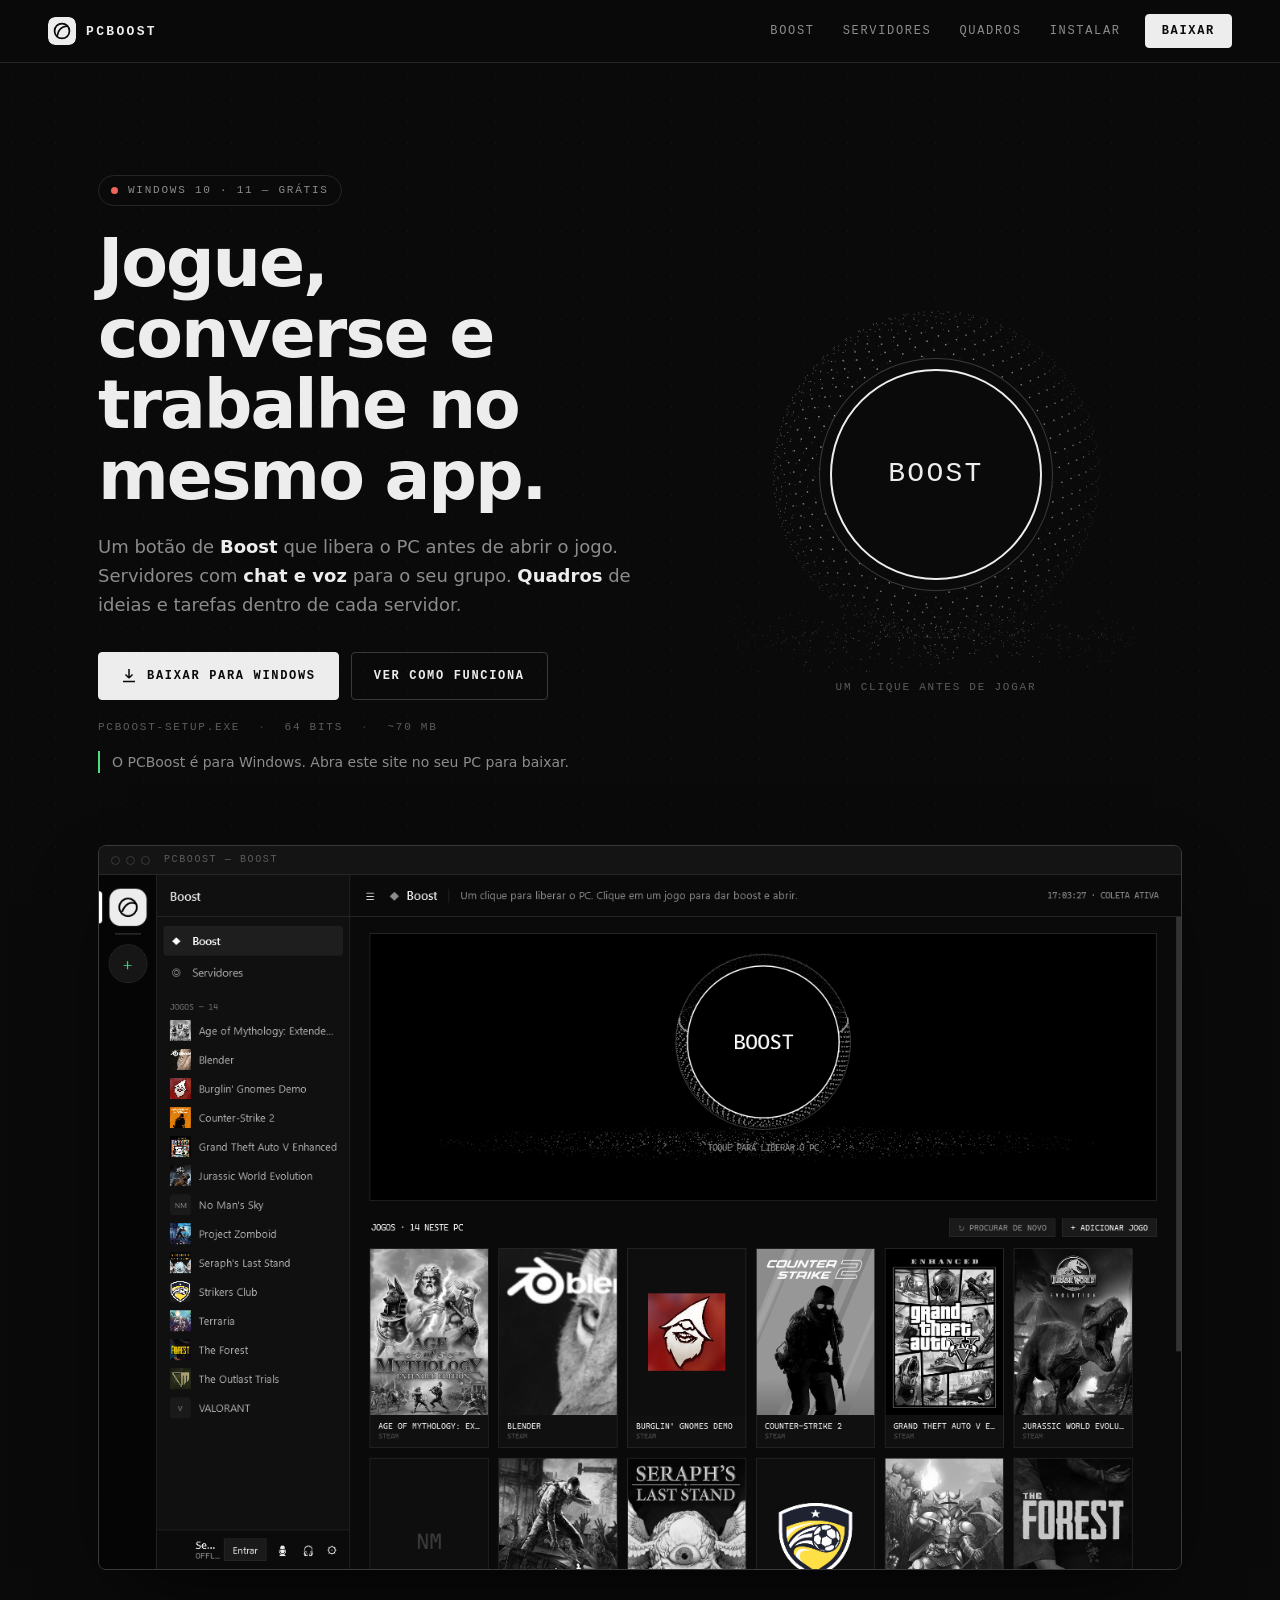
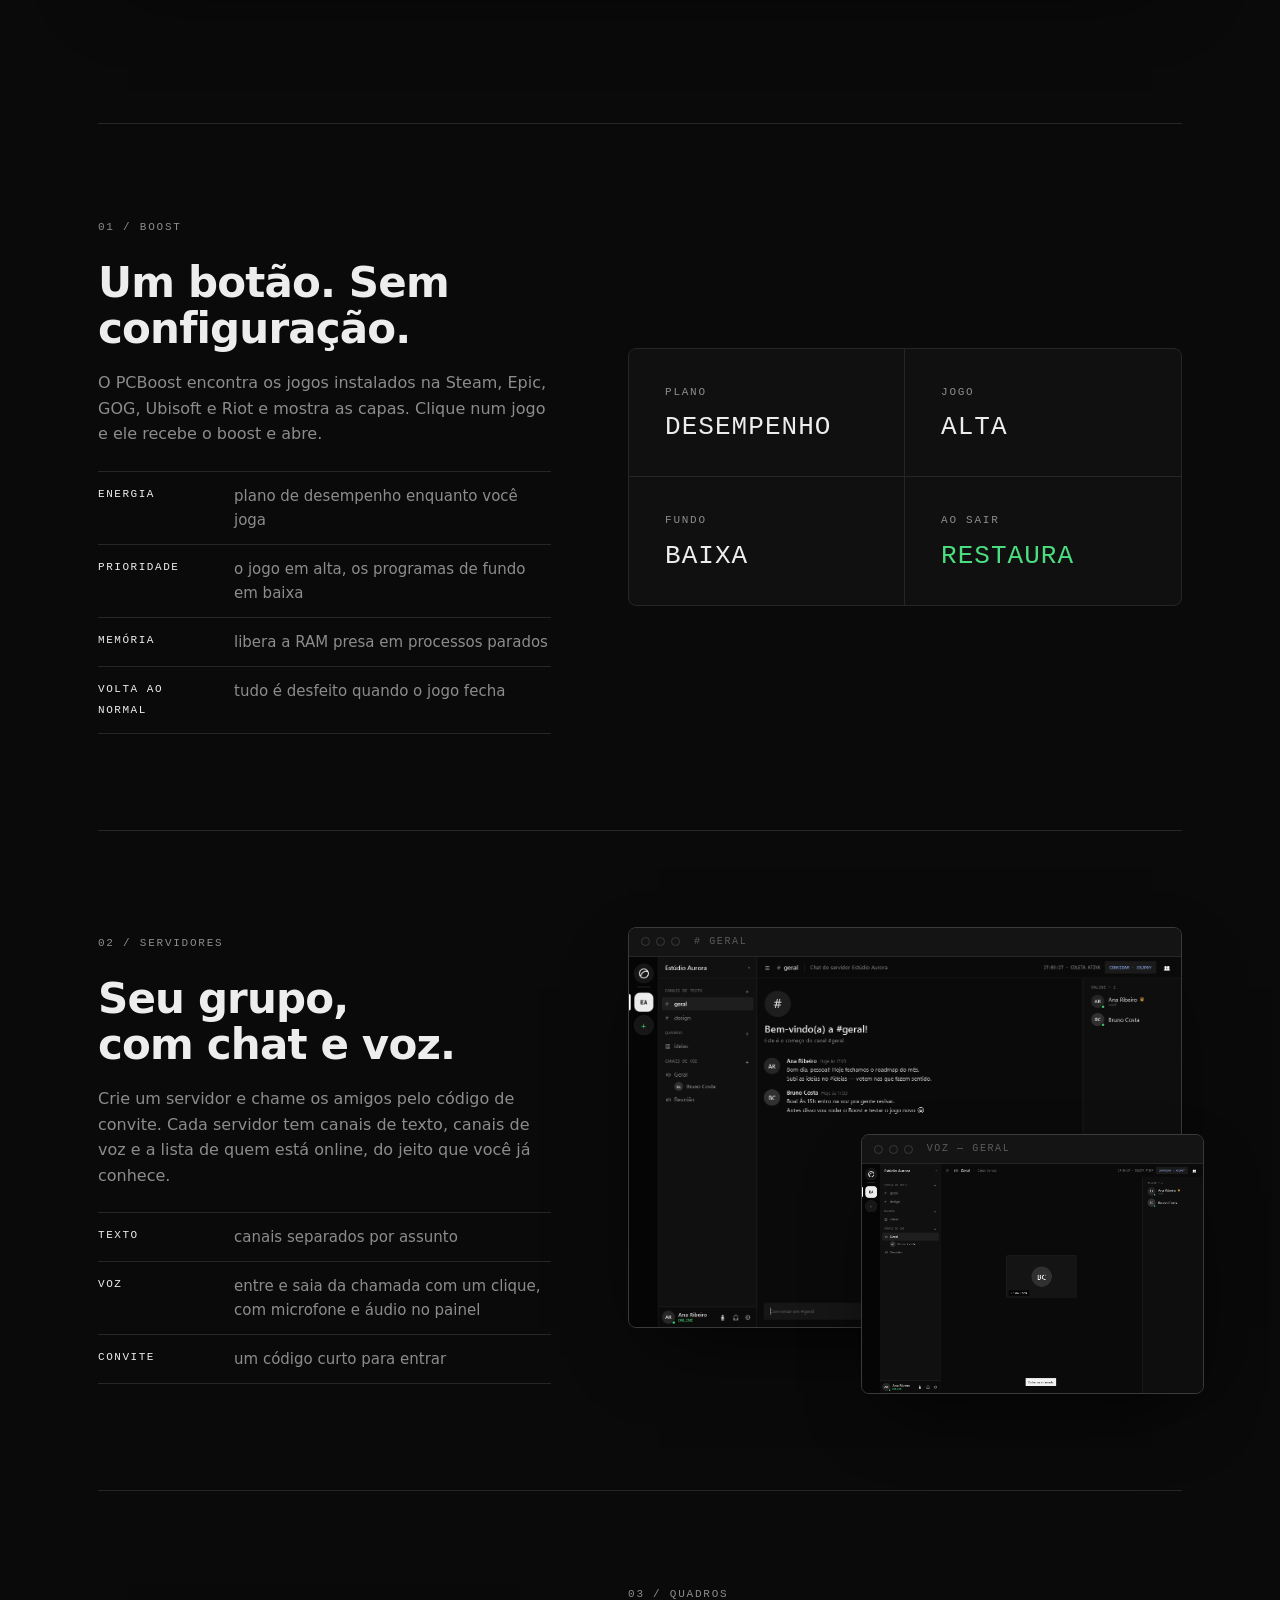
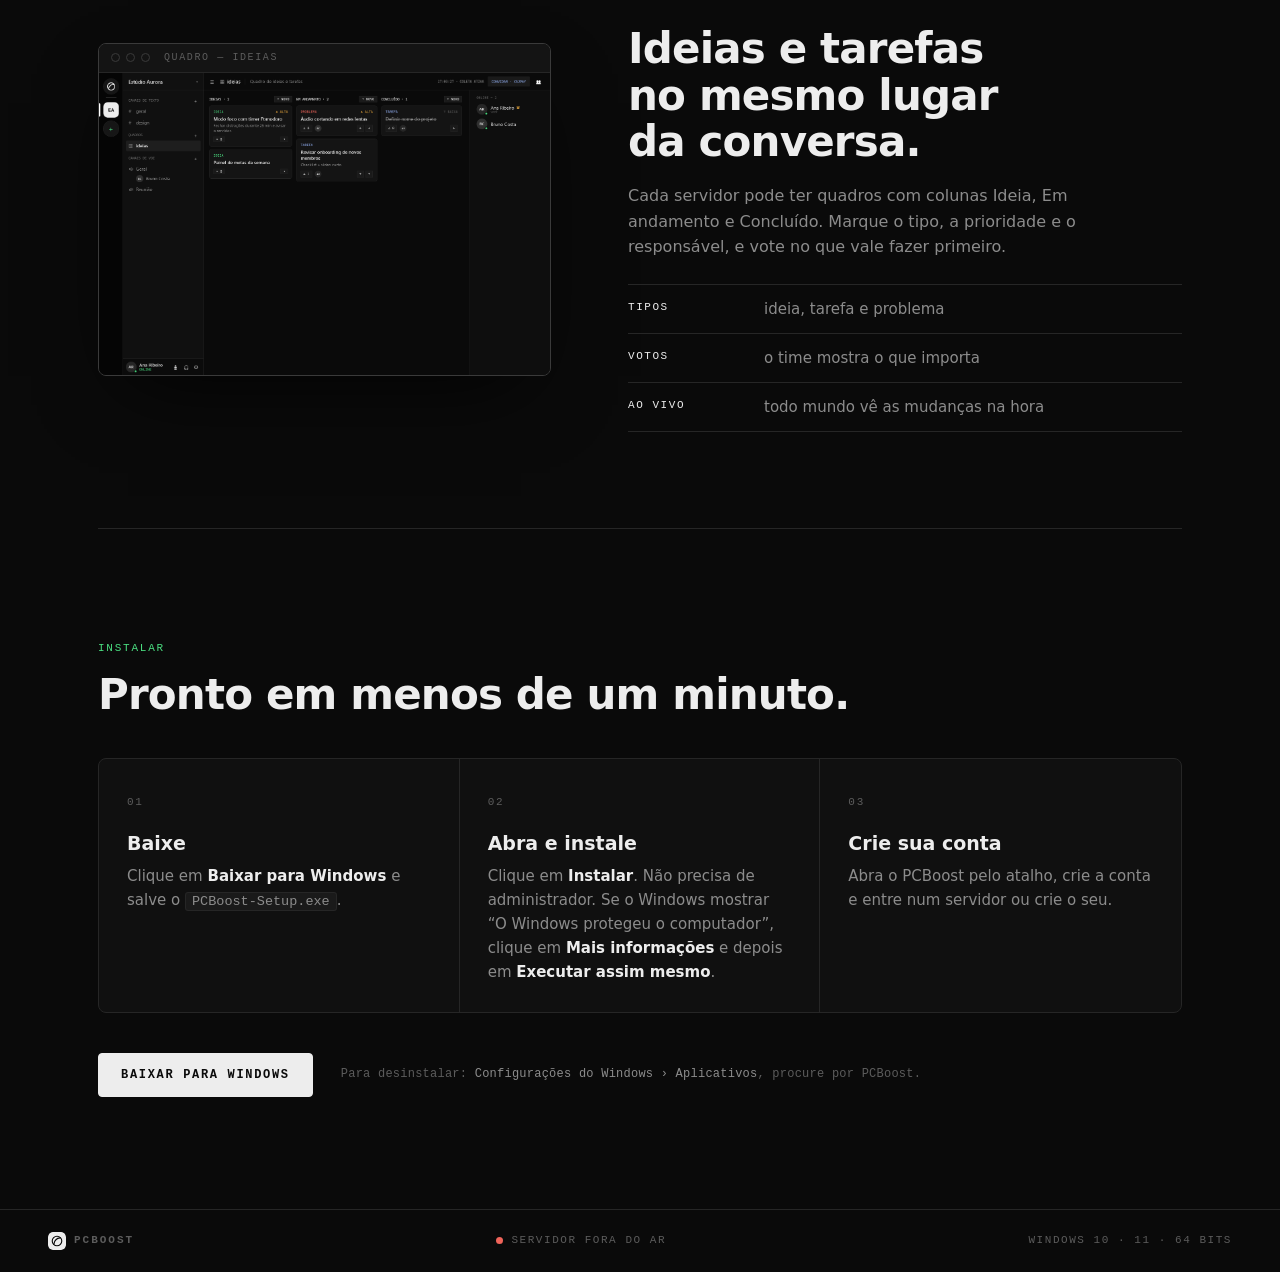
==== apps/web/index.html @ ffb85591 "Site de download servido pelo servidor + release do instalador - apps/web: página de download (Boost" ====
<!doctype html>
<html lang="pt-BR">
<head>
  <meta charset="utf-8">
  <meta name="viewport" content="width=device-width, initial-scale=1">
  <title>PCBoost — Boost, servidores e quadros</title>
  <meta name="description" content="Um clique para liberar o PC antes de jogar. Servidores com chat e voz. Quadros de ideias e tarefas para o time. Grátis para Windows.">
  <meta name="theme-color" content="#0a0a0a">
  <meta property="og:title" content="PCBoost">
  <meta property="og:description" content="Boost de PC, servidores com chat e voz, e quadros de ideias — num app só.">
  <meta property="og:image" content="assets/ui.png">
  <link rel="icon" href="assets/icon.svg" type="image/svg+xml">
  <link rel="stylesheet" href="site.css">
</head>
<body>
  <canvas id="field" aria-hidden="true"></canvas>

  <header class="nav">
    <a class="brand" href="#topo" aria-label="PCBoost, início">
      <img src="assets/icon.svg" alt="" width="28" height="28">
      <span>PCBOOST</span>
    </a>
    <nav class="links" aria-label="Seções">
      <a href="#boost">BOOST</a>
      <a href="#servidores">SERVIDORES</a>
      <a href="#quadros">QUADROS</a>
      <a href="#instalar">INSTALAR</a>
    </nav>
    <a class="btn btn-small" href="/download" data-download>BAIXAR</a>
  </header>

  <main id="topo">
    <section class="hero">
      <div class="hero-copy">
        <p class="eyebrow"><span class="dot" data-status-dot></span><span data-status>WINDOWS 10 · 11 — GRÁTIS</span></p>
        <h1>Jogue, converse e trabalhe no mesmo app.</h1>
        <p class="lead">Um botão de <strong>Boost</strong> que libera o PC antes de abrir o jogo. Servidores com <strong>chat e voz</strong> para o seu grupo. <strong>Quadros</strong> de ideias e tarefas dentro de cada servidor.</p>
        <div class="actions">
          <a class="btn btn-primary" href="/download" data-download>
            <svg viewBox="0 0 16 16" width="16" height="16" aria-hidden="true"><path d="M8 1v9m0 0L4.5 6.5M8 10l3.5-3.5M2 13.5h12" fill="none" stroke="currentColor" stroke-width="1.5"/></svg>
            BAIXAR PARA WINDOWS
          </a>
          <a class="btn btn-ghost" href="#boost">VER COMO FUNCIONA</a>
        </div>
        <p class="meta"><span>PCBoost-Setup.exe</span><span>64 BITS</span><span data-size>~70 MB</span></p>
        <p class="platform-note" data-platform-note hidden>O PCBoost é para Windows. Abra este site no seu PC para baixar.</p>
      </div>
      <div class="hero-art" aria-hidden="true">
        <canvas id="sphere"></canvas>
        <div class="ring"><span>BOOST</span></div>
        <p class="caption">UM CLIQUE ANTES DE JOGAR</p>
      </div>
    </section>

    <figure class="shot shot-hero">
      <div class="shot-bar"><i></i><i></i><i></i><span>PCBOOST — BOOST</span></div>
      <img src="assets/ui.png" alt="Tela de Boost do PCBoost: botão BOOST no centro e a grade com os jogos encontrados no PC." width="1344" height="861" loading="eager">
    </figure>

    <section class="feature" id="boost">
      <div class="feature-copy">
        <p class="index">01 / BOOST</p>
        <h2>Um botão. Sem configuração.</h2>
        <p>O PCBoost encontra os jogos instalados na Steam, Epic, GOG, Ubisoft e Riot e mostra as capas. Clique num jogo e ele recebe o boost e abre.</p>
        <ul class="list">
          <li><b>Energia</b> plano de desempenho enquanto você joga</li>
          <li><b>Prioridade</b> o jogo em alta, os programas de fundo em baixa</li>
          <li><b>Memória</b> libera a RAM presa em processos parados</li>
          <li><b>Volta ao normal</b> tudo é desfeito quando o jogo fecha</li>
        </ul>
      </div>
      <div class="stat-grid" aria-label="O que o boost muda">
        <div class="stat"><span class="k">PLANO</span><span class="v">DESEMPENHO</span></div>
        <div class="stat"><span class="k">JOGO</span><span class="v">ALTA</span></div>
        <div class="stat"><span class="k">FUNDO</span><span class="v">BAIXA</span></div>
        <div class="stat"><span class="k">AO SAIR</span><span class="v ok">RESTAURA</span></div>
      </div>
    </section>

    <section class="feature feature-shot" id="servidores">
      <div class="feature-copy">
        <p class="index">02 / SERVIDORES</p>
        <h2>Seu grupo, com chat e voz.</h2>
        <p>Crie um servidor e chame os amigos pelo código de convite. Cada servidor tem canais de texto, canais de voz e a lista de quem está online, do jeito que você já conhece.</p>
        <ul class="list">
          <li><b>Texto</b> canais separados por assunto</li>
          <li><b>Voz</b> entre e saia da chamada com um clique, com microfone e áudio no painel</li>
          <li><b>Convite</b> um código curto para entrar</li>
        </ul>
      </div>
      <div class="stack">
        <figure class="shot"><div class="shot-bar"><i></i><i></i><i></i><span># GERAL</span></div><img src="assets/groups.png" alt="Canal de texto #geral com mensagens e a lista de membros online." width="1344" height="901" loading="lazy"></figure>
        <figure class="shot shot-back"><div class="shot-bar"><i></i><i></i><i></i><span>VOZ — GERAL</span></div><img src="assets/voice.png" alt="Canal de voz com um participante na chamada." width="1344" height="901" loading="lazy"></figure>
      </div>
    </section>

    <section class="feature feature-shot reverse" id="quadros">
      <div class="feature-copy">
        <p class="index">03 / QUADROS</p>
        <h2>Ideias e tarefas no mesmo lugar da conversa.</h2>
        <p>Cada servidor pode ter quadros com colunas Ideia, Em andamento e Concluído. Marque o tipo, a prioridade e o responsável, e vote no que vale fazer primeiro.</p>
        <ul class="list">
          <li><b>Tipos</b> ideia, tarefa e problema</li>
          <li><b>Votos</b> o time mostra o que importa</li>
          <li><b>Ao vivo</b> todo mundo vê as mudanças na hora</li>
        </ul>
      </div>
      <figure class="shot"><div class="shot-bar"><i></i><i></i><i></i><span>QUADRO — IDEIAS</span></div><img src="assets/ideas.png" alt="Quadro de ideias com cartões nas colunas Ideias, Em andamento e Concluído." width="1344" height="901" loading="lazy"></figure>
    </section>

    <section class="install" id="instalar">
      <p class="index">INSTALAR</p>
      <h2>Pronto em menos de um minuto.</h2>
      <ol class="steps">
        <li>
          <span class="n">01</span>
          <h3>Baixe</h3>
          <p>Clique em <b>Baixar para Windows</b> e salve o <code>PCBoost-Setup.exe</code>.</p>
        </li>
        <li>
          <span class="n">02</span>
          <h3>Abra e instale</h3>
          <p>Clique em <b>Instalar</b>. Não precisa de administrador. Se o Windows mostrar “O Windows protegeu o computador”, clique em <b>Mais informações</b> e depois em <b>Executar assim mesmo</b>.</p>
        </li>
        <li>
          <span class="n">03</span>
          <h3>Crie sua conta</h3>
          <p>Abra o PCBoost pelo atalho, crie a conta e entre num servidor ou crie o seu.</p>
        </li>
      </ol>
      <div class="cta">
        <a class="btn btn-primary" href="/download" data-download>BAIXAR PARA WINDOWS</a>
        <p class="fine">Para desinstalar: <b>Configurações do Windows › Aplicativos</b>, procure por PCBoost.</p>
      </div>
    </section>
  </main>

  <footer class="foot">
    <span class="brand small"><img src="assets/icon.svg" alt="" width="18" height="18">PCBOOST</span>
    <span class="status"><span class="dot" data-status-dot></span><span data-status-foot>VERIFICANDO SERVIDOR…</span></span>
    <span data-version>WINDOWS 10 · 11 · 64 BITS</span>
  </footer>

  <script src="site.js" defer></script>
</body>
</html>
---- apps/web/site.css ----
/* Mesma paleta do app (apps/desktop/App.xaml). */
:root {
  --bg: #0a0a0a;
  --paper: #101010;
  --panel: #141414;
  --field: #1a1a1a;
  --line: #262626;
  --line-strong: #3a3a3a;
  --ink: #ededed;
  --muted: #8c8c8c;
  --dim: #5c5c5c;
  --accent: #4ade80;
  --danger: #f0645a;
  --mono: "Cascadia Mono", "Cascadia Code", Consolas, ui-monospace, "SF Mono", Menlo, monospace;
  --sans: "Segoe UI Variable Text", "Segoe UI", system-ui, -apple-system, Roboto, sans-serif;
  --gutter: clamp(16px, 4vw, 48px);
  --max: 1180px;
  color-scheme: dark;
}

* { box-sizing: border-box; }
html { scroll-behavior: smooth; scroll-padding-top: 72px; }
body {
  margin: 0;
  background: var(--bg);
  color: var(--ink);
  font: 16px/1.6 var(--sans);
  -webkit-font-smoothing: antialiased;
  overflow-x: hidden;
}
img { max-width: 100%; height: auto; display: block; }
a { color: inherit; }
code { font: 0.9em var(--mono); background: var(--field); border: 1px solid var(--line); padding: 1px 6px; border-radius: 3px; }
::selection { background: var(--ink); color: var(--bg); }

#field { position: fixed; inset: 0; width: 100%; height: 100%; z-index: -1; pointer-events: none; }

/* ---------- navegação ---------- */
.nav {
  position: sticky; top: 0; z-index: 10;
  display: flex; align-items: center; gap: 24px;
  padding: 14px var(--gutter);
  background: color-mix(in srgb, var(--bg) 82%, transparent);
  backdrop-filter: blur(10px);
  border-bottom: 1px solid var(--line);
}
.brand { display: inline-flex; align-items: center; gap: 10px; text-decoration: none; font: 600 13px/1 var(--mono); letter-spacing: 0.18em; }
.brand img { border-radius: 7px; }
.brand.small { font-size: 11px; gap: 8px; }
.brand.small img { border-radius: 5px; }
.links { display: flex; gap: 28px; margin-left: auto; }
.links a { font: 12px/1 var(--mono); letter-spacing: 0.14em; color: var(--muted); text-decoration: none; transition: color .15s; }
.links a:hover { color: var(--ink); }

/* ---------- botões ---------- */
.btn {
  display: inline-flex; align-items: center; justify-content: center; gap: 10px;
  font: 600 12px/1 var(--mono); letter-spacing: 0.14em; text-decoration: none;
  padding: 15px 22px; border-radius: 4px; border: 1px solid var(--line-strong);
  transition: background .15s, color .15s, border-color .15s, transform .15s;
}
.btn:focus-visible { outline: 2px solid var(--accent); outline-offset: 3px; }
.btn-primary { background: var(--ink); color: var(--bg); border-color: var(--ink); }
.btn-primary:hover { background: #fff; transform: translateY(-1px); }
.btn-ghost { color: var(--ink); background: transparent; }
.btn-ghost:hover { border-color: var(--muted); background: var(--panel); }
.btn-small { padding: 10px 16px; background: var(--ink); color: var(--bg); border-color: var(--ink); }
.btn-small:hover { background: #fff; }
.btn.disabled { opacity: .45; pointer-events: none; }

/* ---------- hero ---------- */
main { max-width: var(--max); margin: 0 auto; padding: 0 var(--gutter); }
.hero {
  display: grid; grid-template-columns: 1.05fr 0.95fr; align-items: center; gap: 48px;
  padding: clamp(56px, 9vw, 112px) 0 clamp(40px, 6vw, 72px);
}
.eyebrow, .index, .meta, .caption, .fine, .stat .k {
  font: 11px/1.4 var(--mono); letter-spacing: 0.16em; text-transform: uppercase; color: var(--muted);
}
.eyebrow { display: inline-flex; align-items: center; gap: 10px; margin: 0 0 22px; padding: 7px 12px; border: 1px solid var(--line); border-radius: 999px; }
.dot { width: 7px; height: 7px; border-radius: 50%; background: var(--dim); flex: none; }
.dot.on { background: var(--accent); box-shadow: 0 0 0 3px color-mix(in srgb, var(--accent) 22%, transparent); }
.dot.off { background: var(--danger); }
h1 {
  font: 600 clamp(38px, 6vw, 68px)/1.04 var(--sans); letter-spacing: -0.03em;
  margin: 0 0 22px; text-wrap: balance;
}
.lead { font-size: clamp(16px, 1.6vw, 18px); color: var(--muted); max-width: 34em; margin: 0 0 32px; }
.lead strong { color: var(--ink); font-weight: 600; }
.actions { display: flex; flex-wrap: wrap; gap: 12px; }
.meta { display: flex; flex-wrap: wrap; gap: 8px 18px; margin: 20px 0 0; color: var(--dim); }
.meta span + span::before { content: "·"; margin-right: 18px; color: var(--line-strong); }
.platform-note { margin: 16px 0 0; font-size: 14px; color: var(--muted); border-left: 2px solid var(--accent); padding-left: 12px; }

.hero-art { position: relative; aspect-ratio: 1; width: 100%; max-width: 480px; justify-self: center; }
#sphere { position: absolute; inset: 0; width: 100%; height: 100%; }
.ring {
  position: absolute; inset: 28%; border-radius: 50%;
  display: grid; place-items: center;
  border: 2px solid var(--ink); background: var(--bg);
  box-shadow: 0 0 0 10px var(--bg), 0 0 0 11px var(--line-strong);
}
.ring span { font: 500 clamp(20px, 2.6vw, 28px)/1 var(--mono); letter-spacing: 0.08em; }
.caption { position: absolute; left: 0; right: 0; bottom: 4%; margin: 0; text-align: center; color: var(--dim); }

/* ---------- capturas ---------- */
.shot { margin: 0; border: 1px solid var(--line-strong); border-radius: 8px; overflow: hidden; background: var(--paper); box-shadow: 0 30px 80px -30px rgba(0,0,0,.9); }
.shot-bar { display: flex; align-items: center; gap: 6px; padding: 9px 12px; border-bottom: 1px solid var(--line); background: var(--panel); }
.shot-bar i { width: 9px; height: 9px; border-radius: 50%; border: 1px solid var(--line-strong); }
.shot-bar span { margin-left: 8px; font: 10px/1 var(--mono); letter-spacing: 0.16em; color: var(--dim); }
.shot-hero { margin-bottom: clamp(80px, 12vw, 160px); }

/* ---------- recursos ---------- */
.feature {
  display: grid; grid-template-columns: 0.9fr 1.1fr; gap: clamp(32px, 6vw, 80px); align-items: center;
  padding: clamp(48px, 8vw, 96px) 0; border-top: 1px solid var(--line);
}
.feature.reverse .feature-copy { order: 2; }
.index { margin: 0 0 16px; color: var(--accent); }
h2 { font: 600 clamp(28px, 3.6vw, 42px)/1.1 var(--sans); letter-spacing: -0.02em; margin: 0 0 18px; text-wrap: balance; }
.feature-copy > p { color: var(--muted); margin: 0 0 24px; max-width: 32em; }
.list { list-style: none; margin: 0; padding: 0; border-top: 1px solid var(--line); }
.list li { display: grid; grid-template-columns: 120px 1fr; gap: 16px; padding: 12px 0; border-bottom: 1px solid var(--line); color: var(--muted); font-size: 15px; }
.list b { font: 500 11px/1.9 var(--mono); letter-spacing: 0.14em; text-transform: uppercase; color: var(--ink); }

.stat-grid { display: grid; grid-template-columns: 1fr 1fr; border: 1px solid var(--line); border-radius: 8px; overflow: hidden; background: var(--paper); }
.stat { display: flex; flex-direction: column; gap: 14px; padding: clamp(22px, 3vw, 36px); border-right: 1px solid var(--line); border-bottom: 1px solid var(--line); }
.stat:nth-child(2n) { border-right: 0; }
.stat:nth-child(n+3) { border-bottom: 0; }
.stat .v { font: 500 clamp(18px, 2.2vw, 26px)/1 var(--mono); letter-spacing: 0.04em; }
.stat .v.ok { color: var(--accent); }

.stack { position: relative; padding: 0 0 12% 0; }
.stack .shot-back { position: absolute; width: 62%; right: -4%; bottom: 0; }

/* ---------- instalar ---------- */
.install { padding: clamp(56px, 9vw, 112px) 0; border-top: 1px solid var(--line); }
.steps { list-style: none; padding: 0; margin: 40px 0; display: grid; grid-template-columns: repeat(3, 1fr); border: 1px solid var(--line); border-radius: 8px; overflow: hidden; background: var(--paper); }
.steps li { padding: 28px; border-right: 1px solid var(--line); }
.steps li:last-child { border-right: 0; }
.steps .n { font: 11px/1 var(--mono); letter-spacing: 0.16em; color: var(--dim); }
.steps h3 { font: 600 19px/1.3 var(--sans); margin: 18px 0 8px; }
.steps p { margin: 0; color: var(--muted); font-size: 15px; }
.steps b { color: var(--ink); font-weight: 600; }
.cta { display: flex; flex-wrap: wrap; align-items: center; gap: 16px 28px; }
.fine { margin: 0; text-transform: none; letter-spacing: 0.02em; color: var(--dim); font-size: 12px; }
.fine b { color: var(--muted); font-weight: 500; }

/* ---------- rodapé ---------- */
.foot {
  display: flex; flex-wrap: wrap; align-items: center; justify-content: space-between; gap: 12px 24px;
  padding: 22px var(--gutter); border-top: 1px solid var(--line);
  font: 11px/1.4 var(--mono); letter-spacing: 0.14em; color: var(--dim);
}
.status { display: inline-flex; align-items: center; gap: 8px; }

/* ---------- telas menores ---------- */
.hero > *, .feature > * { min-width: 0; }

@media (max-width: 900px) {
  .links { display: none; }
  .nav .btn-small { margin-left: auto; }
  .hero, .feature { grid-template-columns: minmax(0, 1fr); }
  .hero-art { max-width: 340px; order: -1; }
  .feature.reverse .feature-copy { order: 0; }
  .steps { grid-template-columns: 1fr; }
  .steps li { border-right: 0; border-bottom: 1px solid var(--line); }
  .steps li:last-child { border-bottom: 0; }
}
@media (max-width: 520px) {
  .actions .btn { flex: 1 1 100%; }
  .list li { grid-template-columns: 1fr; gap: 2px; }
  .stack { padding-bottom: 0; }
  .stack .shot-back { display: none; }
  .foot { justify-content: flex-start; }
}
@media (prefers-reduced-motion: reduce) {
  html { scroll-behavior: auto; }
  .btn { transition: none; }
}
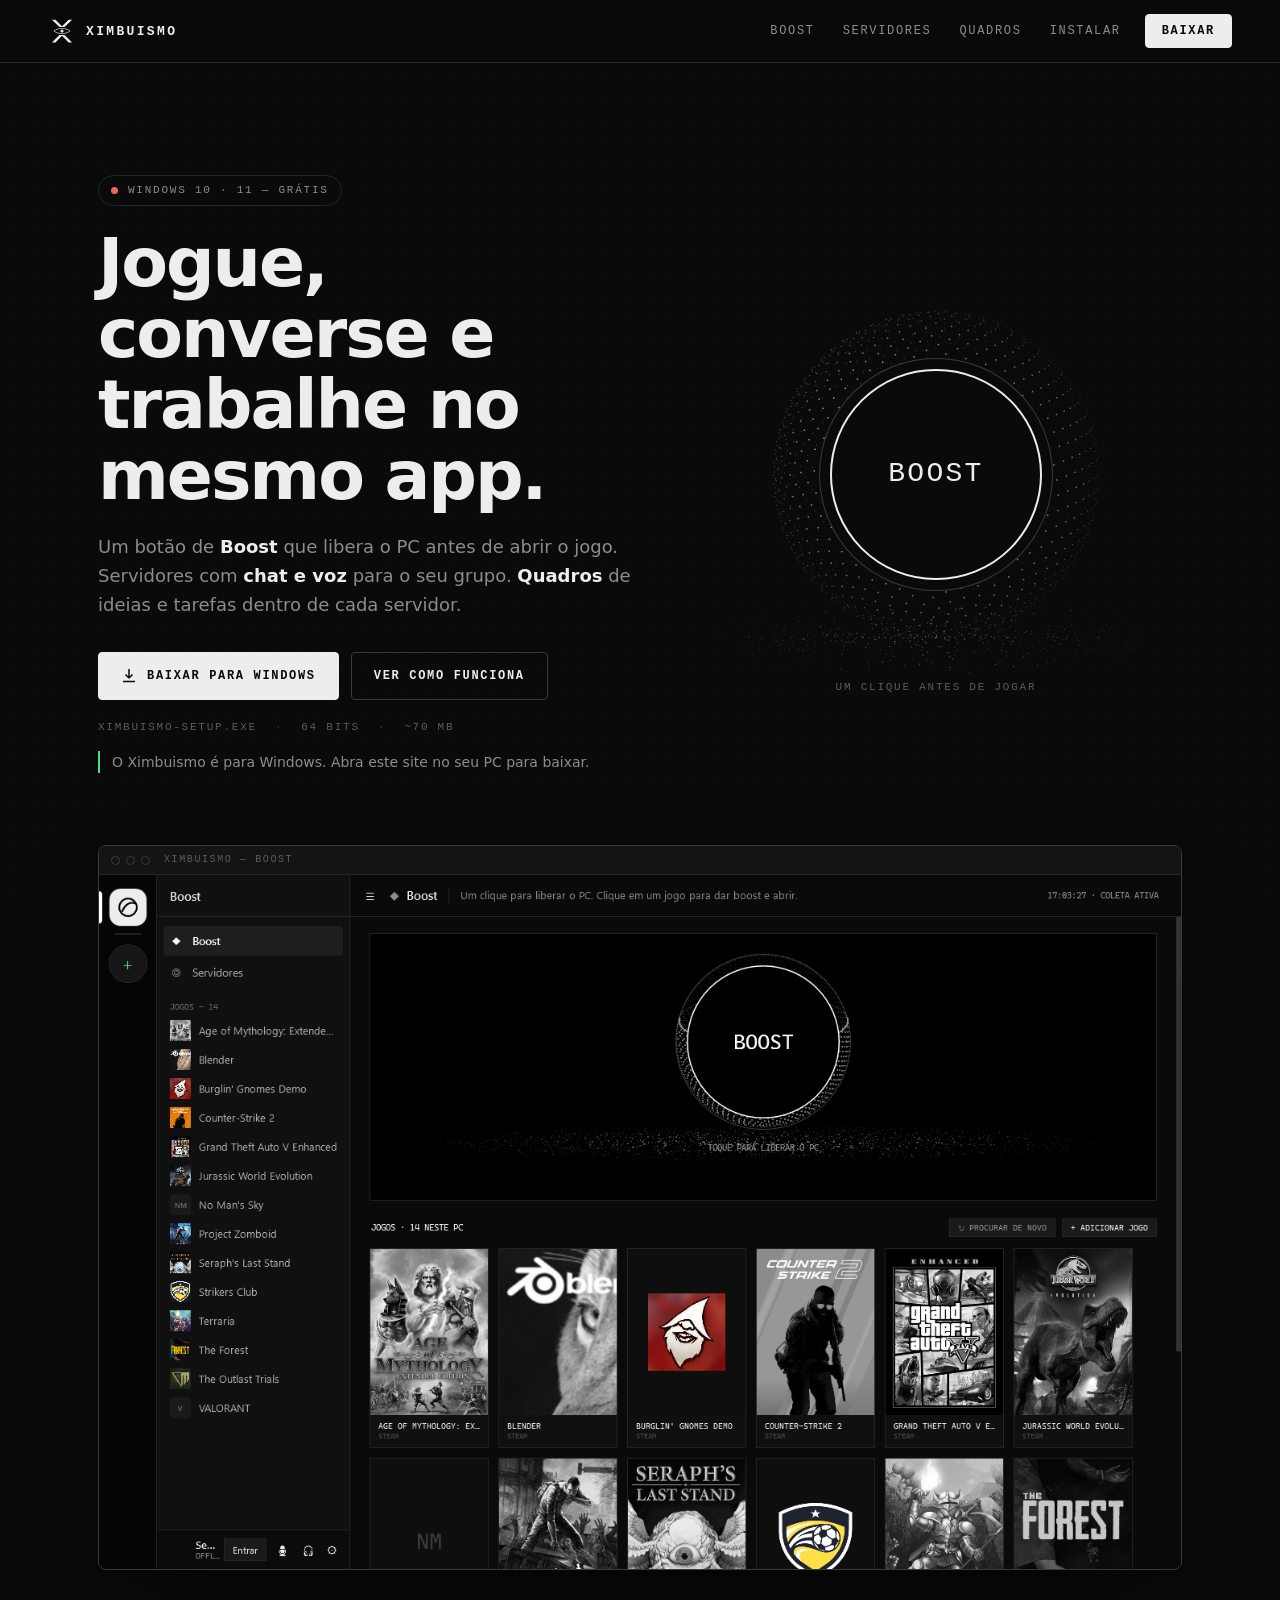
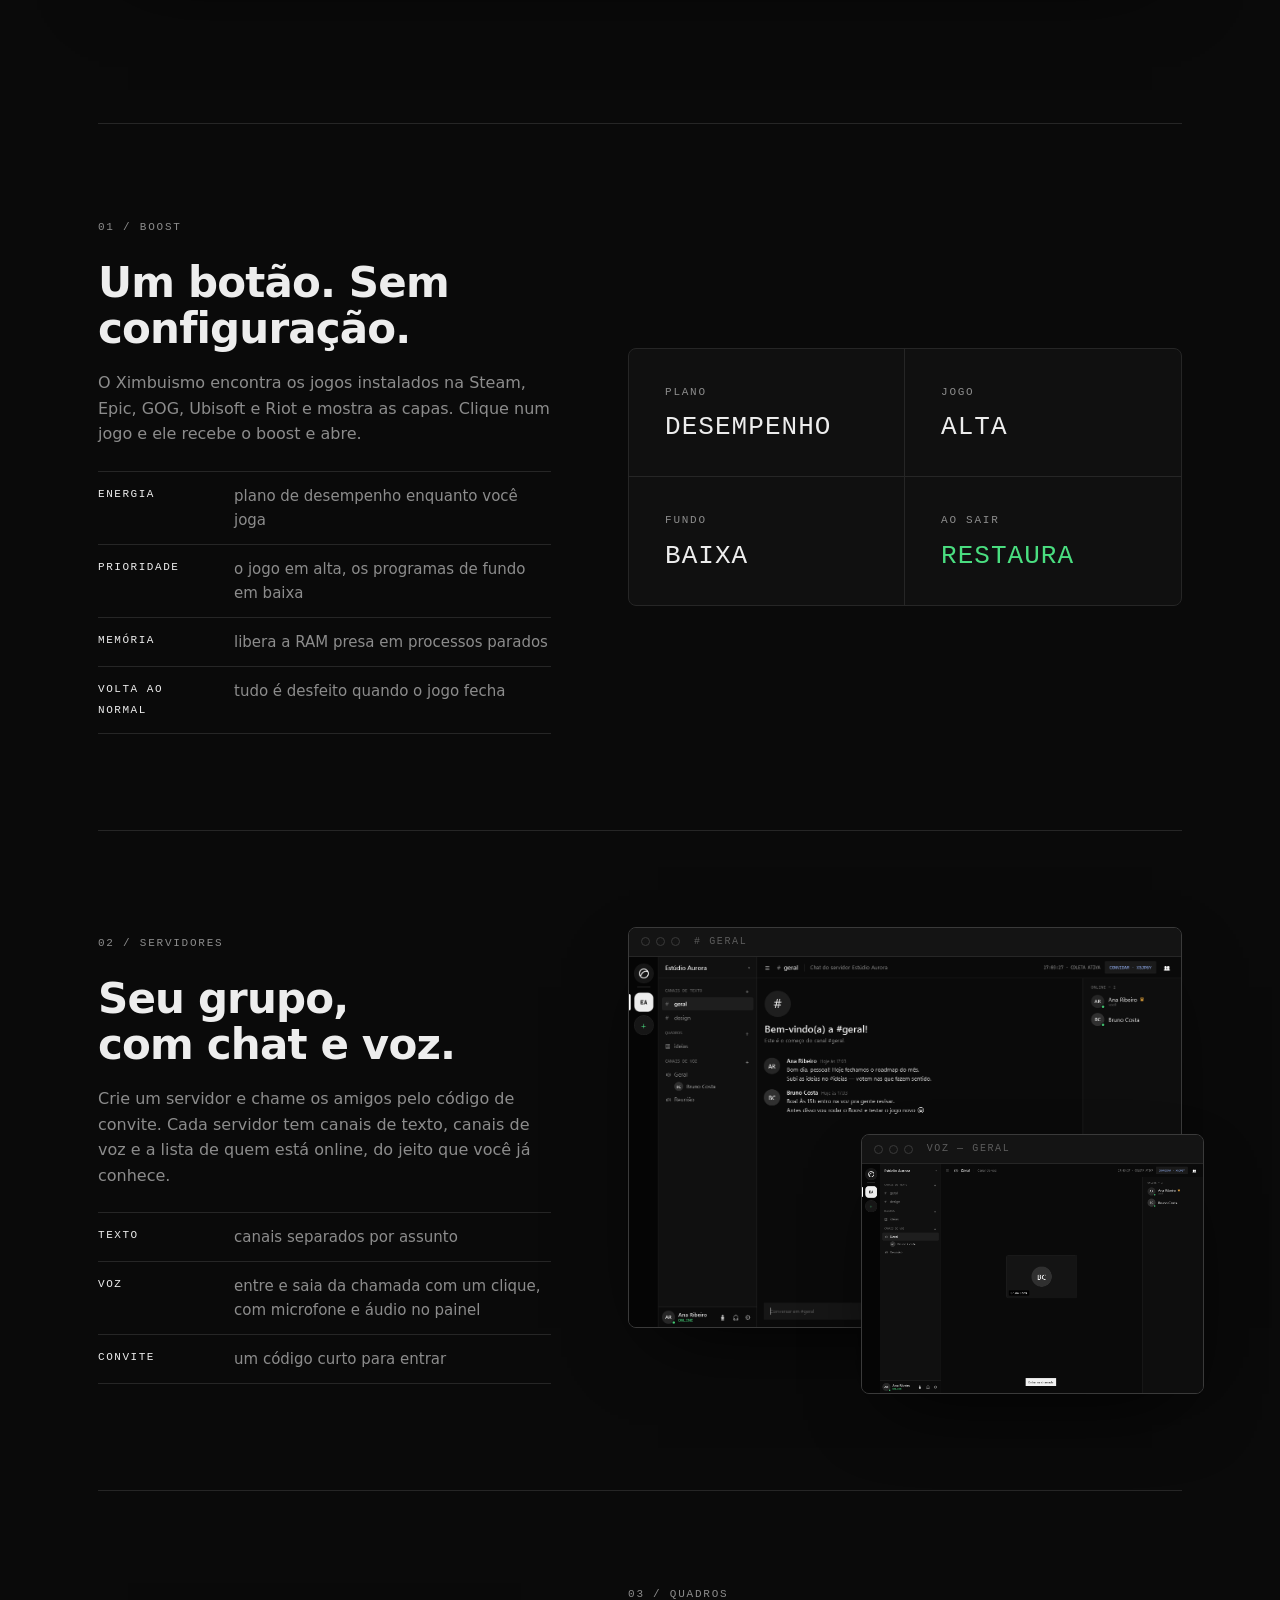
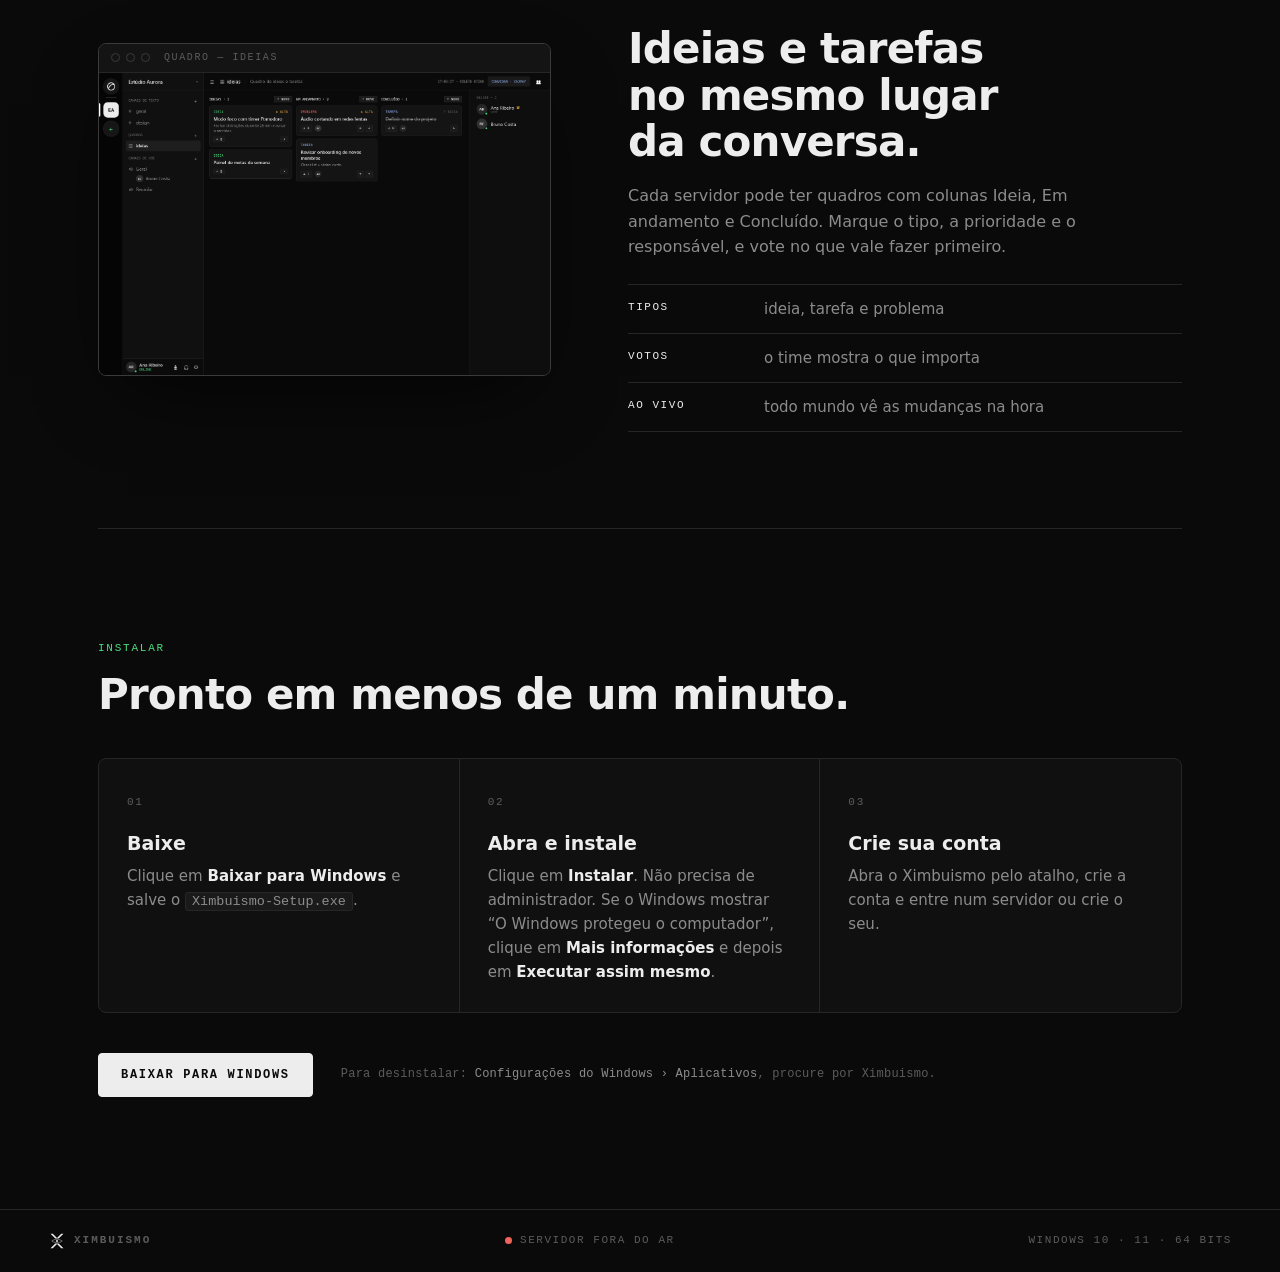
==== commit 50754e24: "Rename app to Ximbuismo and add minimalist X eye branding" ====
--- a/apps/web/index.html
+++ b/apps/web/index.html
@@ -3,10 +3,10 @@
 <head>
   <meta charset="utf-8">
   <meta name="viewport" content="width=device-width, initial-scale=1">
-  <title>PCBoost — Boost, servidores e quadros</title>
+  <title>Ximbuismo — Boost, servidores e quadros</title>
   <meta name="description" content="Um clique para liberar o PC antes de jogar. Servidores com chat e voz. Quadros de ideias e tarefas para o time. Grátis para Windows.">
   <meta name="theme-color" content="#0a0a0a">
-  <meta property="og:title" content="PCBoost">
+  <meta property="og:title" content="Ximbuismo">
   <meta property="og:description" content="Boost de PC, servidores com chat e voz, e quadros de ideias — num app só.">
   <meta property="og:image" content="assets/ui.png">
   <link rel="icon" href="assets/icon.svg" type="image/svg+xml">
@@ -16,9 +16,9 @@
   <canvas id="field" aria-hidden="true"></canvas>
 
   <header class="nav">
-    <a class="brand" href="#topo" aria-label="PCBoost, início">
+    <a class="brand" href="#topo" aria-label="Ximbuismo, início">
       <img src="assets/icon.svg" alt="" width="28" height="28">
-      <span>PCBOOST</span>
+      <span>XIMBUISMO</span>
     </a>
     <nav class="links" aria-label="Seções">
       <a href="#boost">BOOST</a>
@@ -42,8 +42,8 @@
           </a>
           <a class="btn btn-ghost" href="#boost">VER COMO FUNCIONA</a>
         </div>
-        <p class="meta"><span>PCBoost-Setup.exe</span><span>64 BITS</span><span data-size>~70 MB</span></p>
-        <p class="platform-note" data-platform-note hidden>O PCBoost é para Windows. Abra este site no seu PC para baixar.</p>
+        <p class="meta"><span>Ximbuismo-Setup.exe</span><span>64 BITS</span><span data-size>~70 MB</span></p>
+        <p class="platform-note" data-platform-note hidden>O Ximbuismo é para Windows. Abra este site no seu PC para baixar.</p>
       </div>
       <div class="hero-art" aria-hidden="true">
         <canvas id="sphere"></canvas>
@@ -53,15 +53,15 @@
     </section>
 
     <figure class="shot shot-hero">
-      <div class="shot-bar"><i></i><i></i><i></i><span>PCBOOST — BOOST</span></div>
-      <img src="assets/ui.png" alt="Tela de Boost do PCBoost: botão BOOST no centro e a grade com os jogos encontrados no PC." width="1344" height="861" loading="eager">
+      <div class="shot-bar"><i></i><i></i><i></i><span>XIMBUISMO — BOOST</span></div>
+      <img src="assets/ui.png" alt="Tela de Boost do Ximbuismo: botão BOOST no centro e a grade com os jogos encontrados no PC." width="1344" height="861" loading="eager">
     </figure>
 
     <section class="feature" id="boost">
       <div class="feature-copy">
         <p class="index">01 / BOOST</p>
         <h2>Um botão. Sem configuração.</h2>
-        <p>O PCBoost encontra os jogos instalados na Steam, Epic, GOG, Ubisoft e Riot e mostra as capas. Clique num jogo e ele recebe o boost e abre.</p>
+        <p>O Ximbuismo encontra os jogos instalados na Steam, Epic, GOG, Ubisoft e Riot e mostra as capas. Clique num jogo e ele recebe o boost e abre.</p>
         <ul class="list">
           <li><b>Energia</b> plano de desempenho enquanto você joga</li>
           <li><b>Prioridade</b> o jogo em alta, os programas de fundo em baixa</li>
@@ -115,7 +115,7 @@
         <li>
           <span class="n">01</span>
           <h3>Baixe</h3>
-          <p>Clique em <b>Baixar para Windows</b> e salve o <code>PCBoost-Setup.exe</code>.</p>
+          <p>Clique em <b>Baixar para Windows</b> e salve o <code>Ximbuismo-Setup.exe</code>.</p>
         </li>
         <li>
           <span class="n">02</span>
@@ -125,18 +125,18 @@
         <li>
           <span class="n">03</span>
           <h3>Crie sua conta</h3>
-          <p>Abra o PCBoost pelo atalho, crie a conta e entre num servidor ou crie o seu.</p>
+          <p>Abra o Ximbuismo pelo atalho, crie a conta e entre num servidor ou crie o seu.</p>
         </li>
       </ol>
       <div class="cta">
         <a class="btn btn-primary" href="/download" data-download>BAIXAR PARA WINDOWS</a>
-        <p class="fine">Para desinstalar: <b>Configurações do Windows › Aplicativos</b>, procure por PCBoost.</p>
+        <p class="fine">Para desinstalar: <b>Configurações do Windows › Aplicativos</b>, procure por Ximbuismo.</p>
       </div>
     </section>
   </main>
 
   <footer class="foot">
-    <span class="brand small"><img src="assets/icon.svg" alt="" width="18" height="18">PCBOOST</span>
+    <span class="brand small"><img src="assets/icon.svg" alt="" width="18" height="18">XIMBUISMO</span>
     <span class="status"><span class="dot" data-status-dot></span><span data-status-foot>VERIFICANDO SERVIDOR…</span></span>
     <span data-version>WINDOWS 10 · 11 · 64 BITS</span>
   </footer>
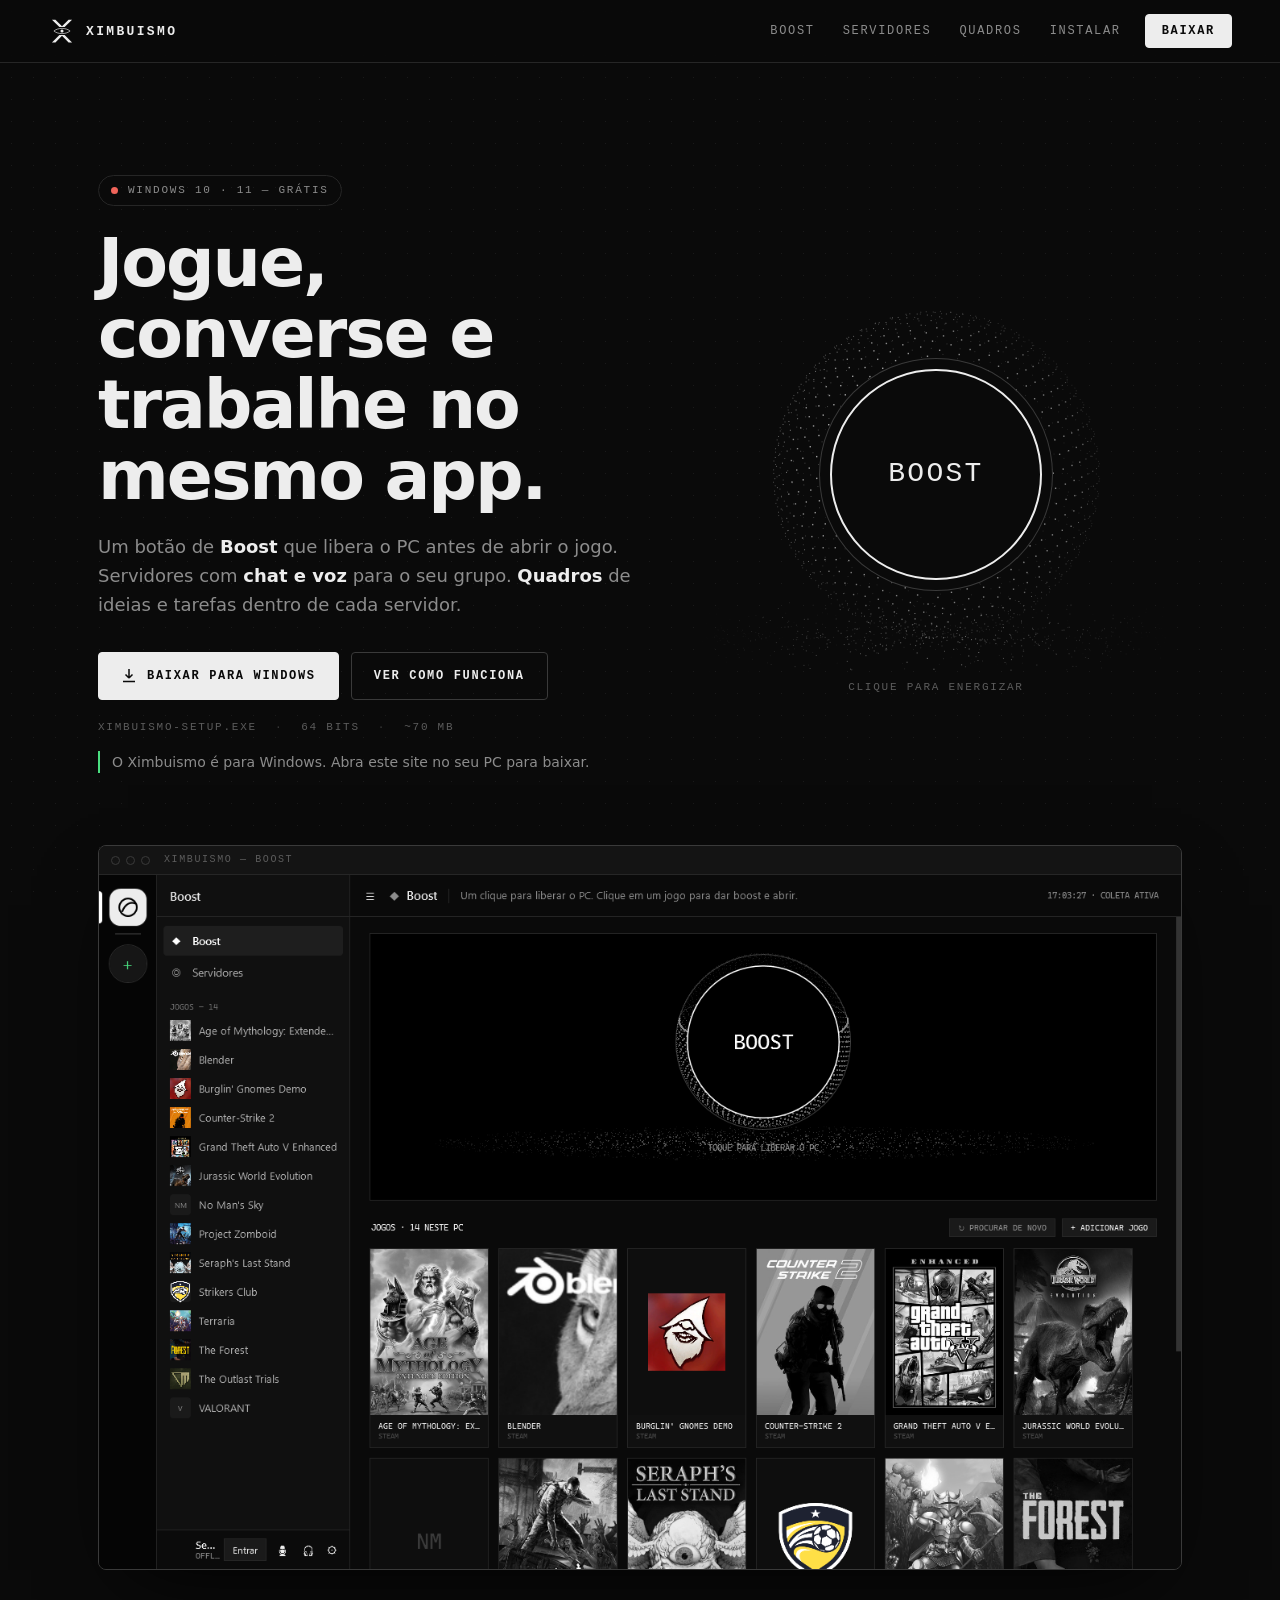
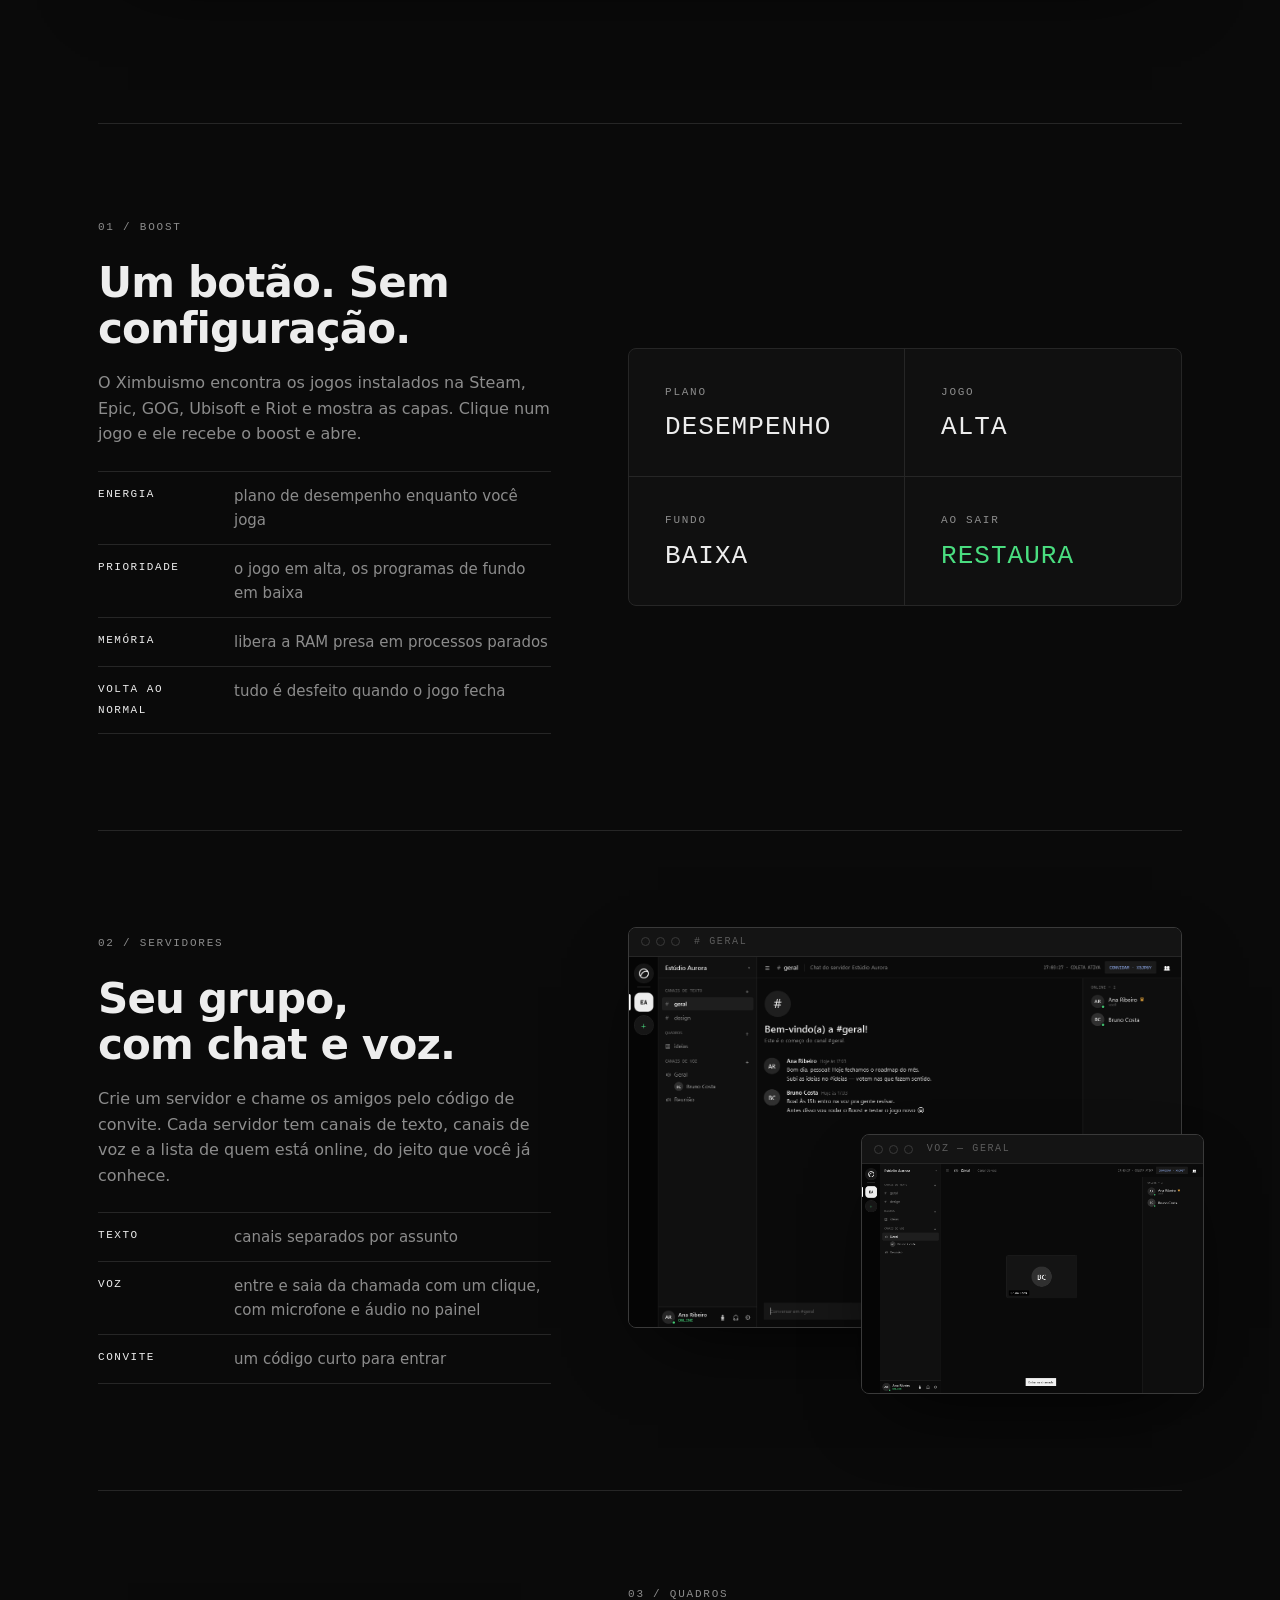
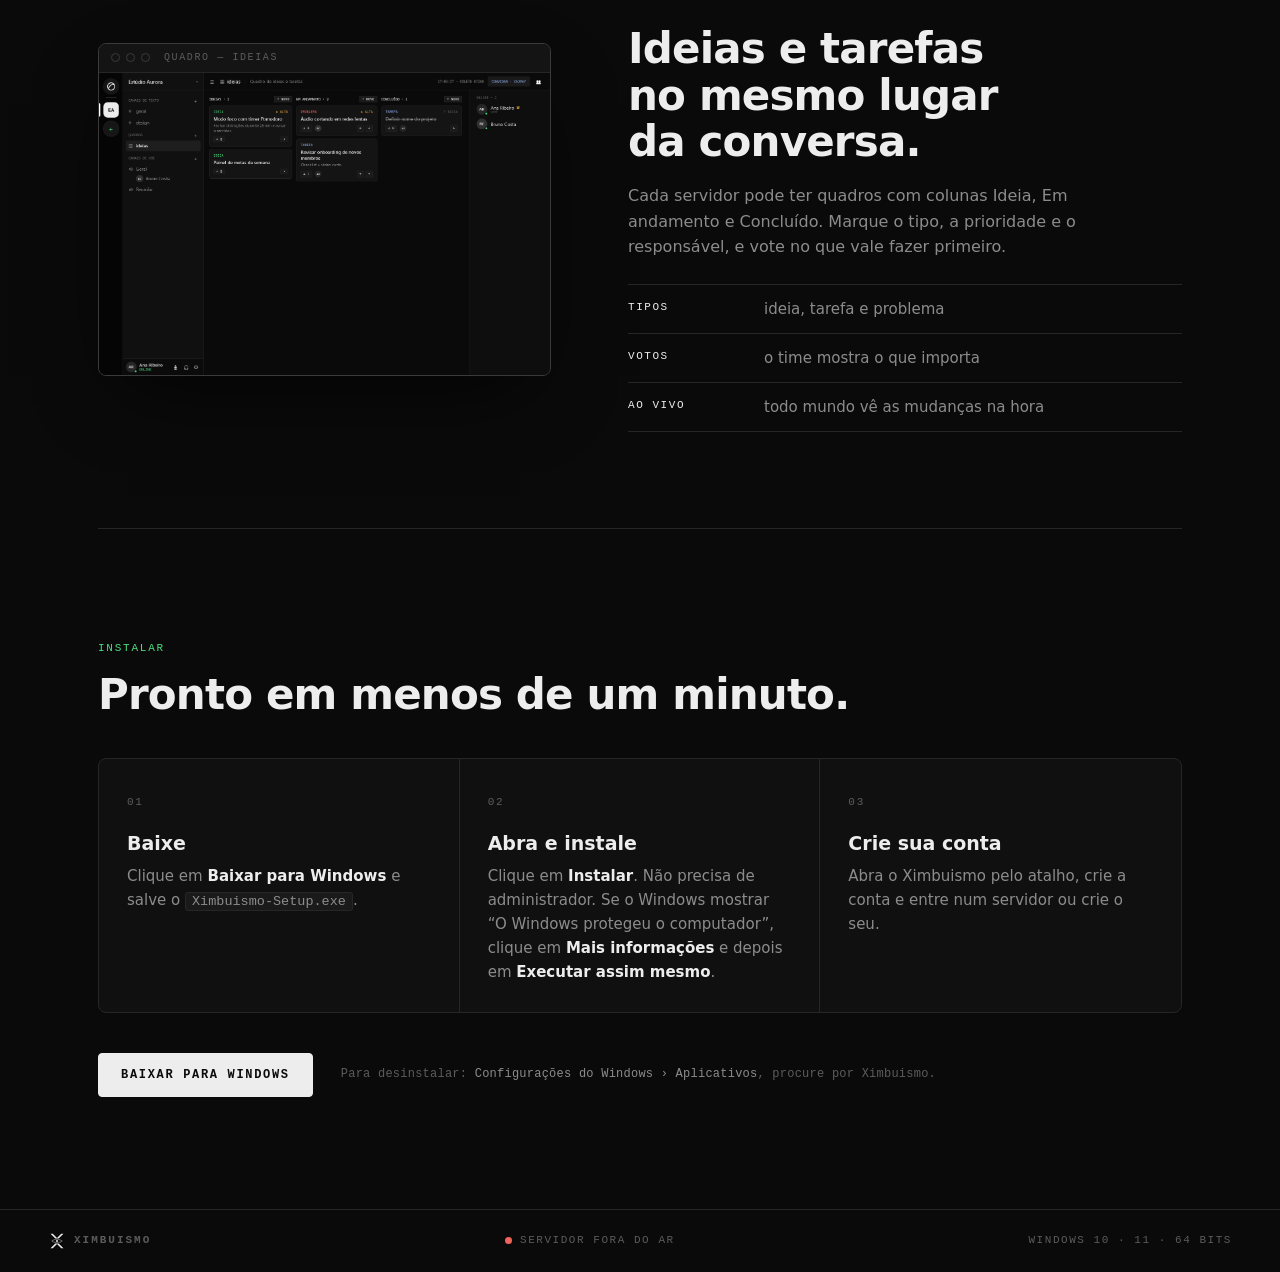
==== commit 90de7657: "Animate website Boost charge, particle burst and energized theme" ====
--- a/apps/web/index.html
+++ b/apps/web/index.html
@@ -14,6 +14,7 @@
 </head>
 <body>
   <canvas id="field" aria-hidden="true"></canvas>
+  <canvas id="energy" aria-hidden="true"></canvas>
 
   <header class="nav">
     <a class="brand" href="#topo" aria-label="Ximbuismo, início">
@@ -45,10 +46,10 @@
         <p class="meta"><span>Ximbuismo-Setup.exe</span><span>64 BITS</span><span data-size>~70 MB</span></p>
         <p class="platform-note" data-platform-note hidden>O Ximbuismo é para Windows. Abra este site no seu PC para baixar.</p>
       </div>
-      <div class="hero-art" aria-hidden="true">
-        <canvas id="sphere"></canvas>
-        <div class="ring"><span>BOOST</span></div>
-        <p class="caption">UM CLIQUE ANTES DE JOGAR</p>
+      <div class="hero-art">
+        <canvas id="sphere" aria-hidden="true"></canvas>
+        <button class="ring" id="boost-trigger" type="button" aria-label="Energizar o site" aria-pressed="false" aria-describedby="boost-caption"><span>BOOST</span></button>
+        <p class="caption" id="boost-caption" role="status">CLIQUE PARA ENERGIZAR</p>
       </div>
     </section>
 
--- a/apps/web/site.css
+++ b/apps/web/site.css
@@ -34,6 +34,7 @@
 ::selection { background: var(--ink); color: var(--bg); }
 
 #field { position: fixed; inset: 0; width: 100%; height: 100%; z-index: -1; pointer-events: none; }
+#energy { position: fixed; inset: 0; width: 100%; height: 100%; z-index: 20; pointer-events: none; }
 
 /* ---------- navegação ---------- */
 .nav {
@@ -99,7 +100,29 @@
   display: grid; place-items: center;
   border: 2px solid var(--ink); background: var(--bg);
   box-shadow: 0 0 0 10px var(--bg), 0 0 0 11px var(--line-strong);
-}
+  color: var(--ink); padding: 0; cursor: pointer;
+  -webkit-tap-highlight-color: transparent;
+  transition: transform .3s, box-shadow .5s, background .5s, color .5s;
+}
+.ring:hover { box-shadow: 0 0 0 10px var(--bg), 0 0 0 11px #777, 0 0 38px #ffffff14; }
+.ring:focus-visible { outline: 2px solid var(--ink); outline-offset: 17px; }
+.ring:disabled { cursor: wait; }
+.ring span { position: relative; z-index: 1; }
+.ring::after { content: ""; position: absolute; inset: -12px; border-radius: inherit; border: 1px solid transparent; }
+.boost-charging .ring { transform: scale(.91); box-shadow: 0 0 0 10px var(--bg), 0 0 0 11px #aaa, 0 0 65px #ffffff30; }
+.boost-charging .ring::after { border-top-color: #fff; border-right-color: #ffffff55; animation: charge-orbit .65s linear infinite; }
+.boost-charging .ring span { animation: charge-text 1.4s ease-in both; }
+.boost-burst .ring { transform: scale(1.06); background: #ededed; color: #0a0a0a; box-shadow: 0 0 0 10px #ededed0d, 0 0 90px #ffffff45; }
+.boost-energized { --line: #404040; --line-strong: #666; --muted: #aaa; --dim: #828282; }
+.boost-energized .ring { background: #ededed; color: #0a0a0a; box-shadow: 0 0 0 10px var(--bg), 0 0 0 11px #777, 0 0 60px #ffffff26; }
+.boost-energized .ring:hover { transform: scale(1.025); }
+.boost-energized .caption { color: var(--ink); }
+.boost-energized h1, .boost-energized h2 { text-shadow: 0 0 32px #ffffff26; }
+.boost-energized .shot, .boost-energized .stat-grid, .boost-energized .steps { box-shadow: 0 0 32px #ffffff08; }
+.boost-energized .btn-primary, .boost-energized .btn-small { box-shadow: 0 0 24px #ffffff20; }
+.nav, .feature, .install, .foot, .shot, .stat-grid, .steps { transition: border-color .7s, box-shadow .7s; }
+@keyframes charge-orbit { to { transform: rotate(360deg); } }
+@keyframes charge-text { to { letter-spacing: .18em; text-shadow: 0 0 18px #fff; } }
 .ring span { font: 500 clamp(20px, 2.6vw, 28px)/1 var(--mono); letter-spacing: 0.08em; }
 .caption { position: absolute; left: 0; right: 0; bottom: 4%; margin: 0; text-align: center; color: var(--dim); }
 
@@ -177,4 +200,6 @@
 @media (prefers-reduced-motion: reduce) {
   html { scroll-behavior: auto; }
   .btn { transition: none; }
-}
+  .ring, .nav, .feature, .install, .foot, .shot, .stat-grid, .steps { transition: none; }
+  .ring::after, .ring span { animation: none; }
+}
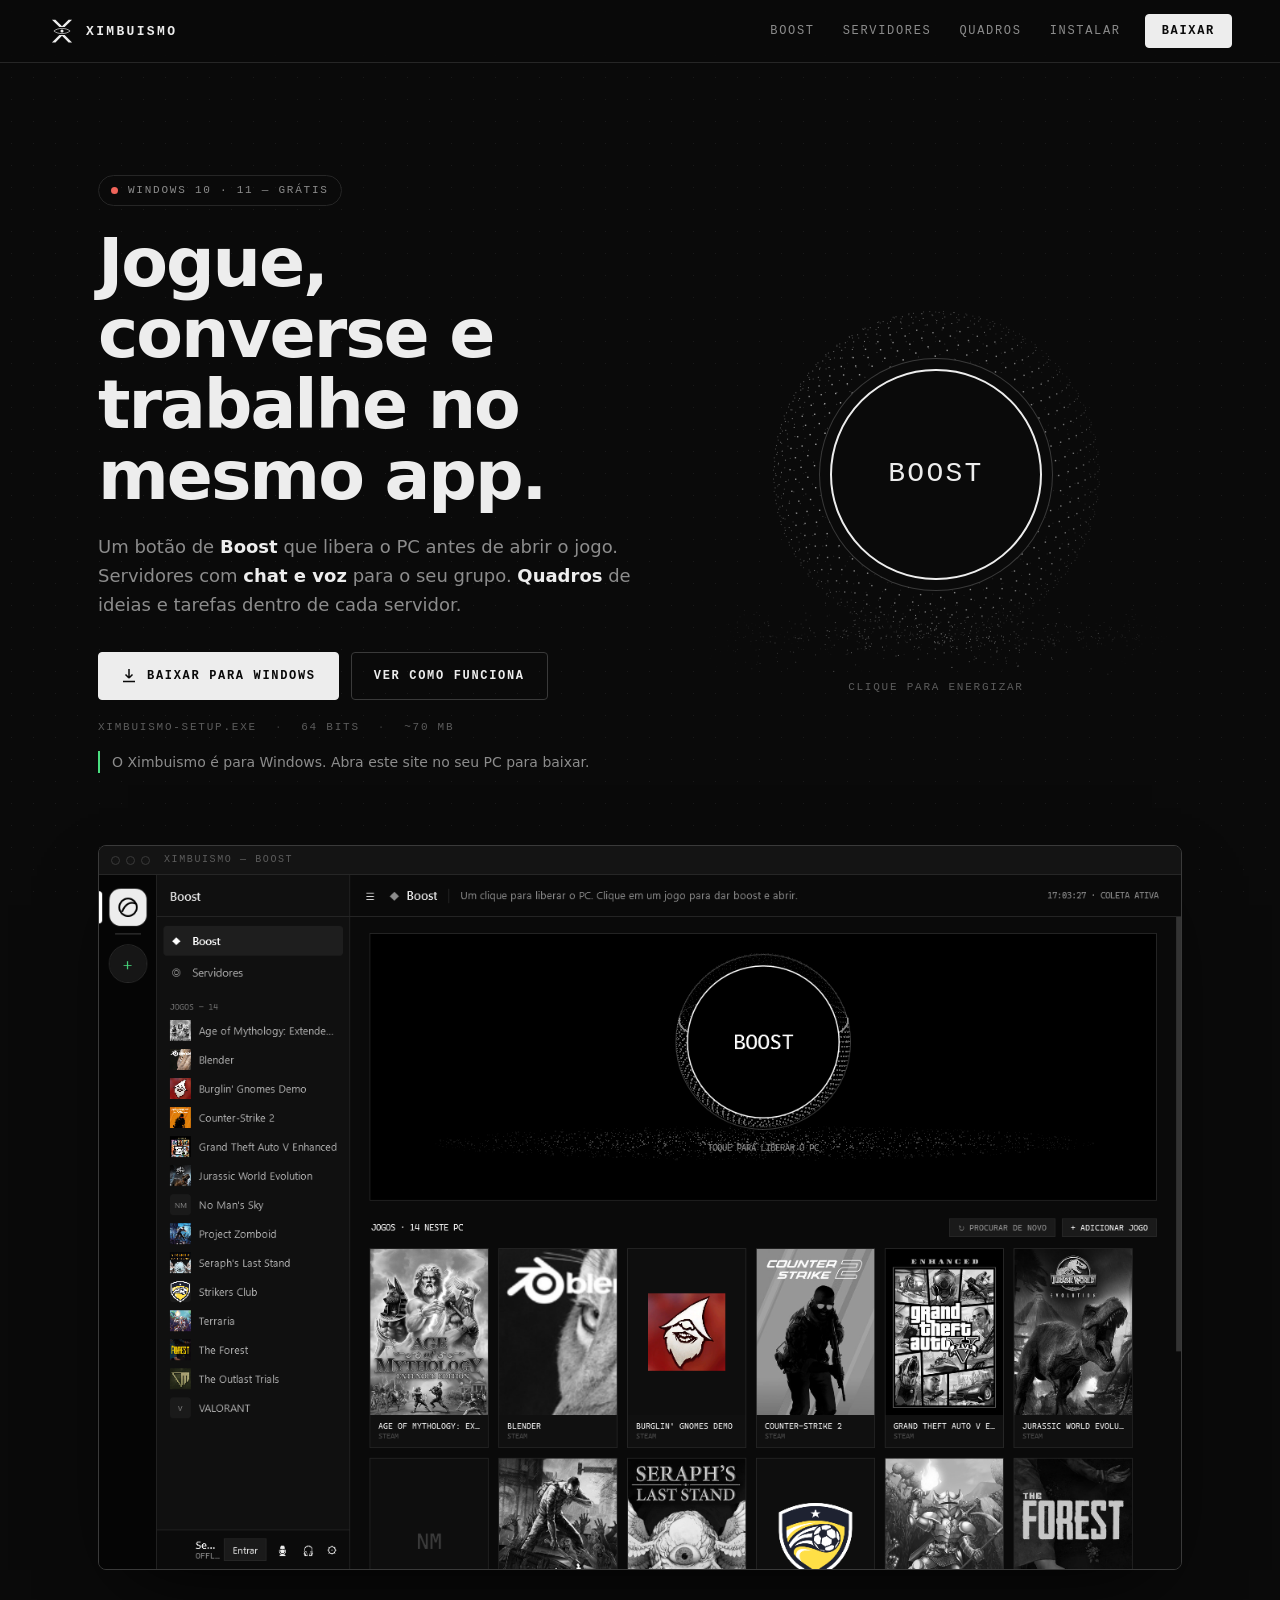
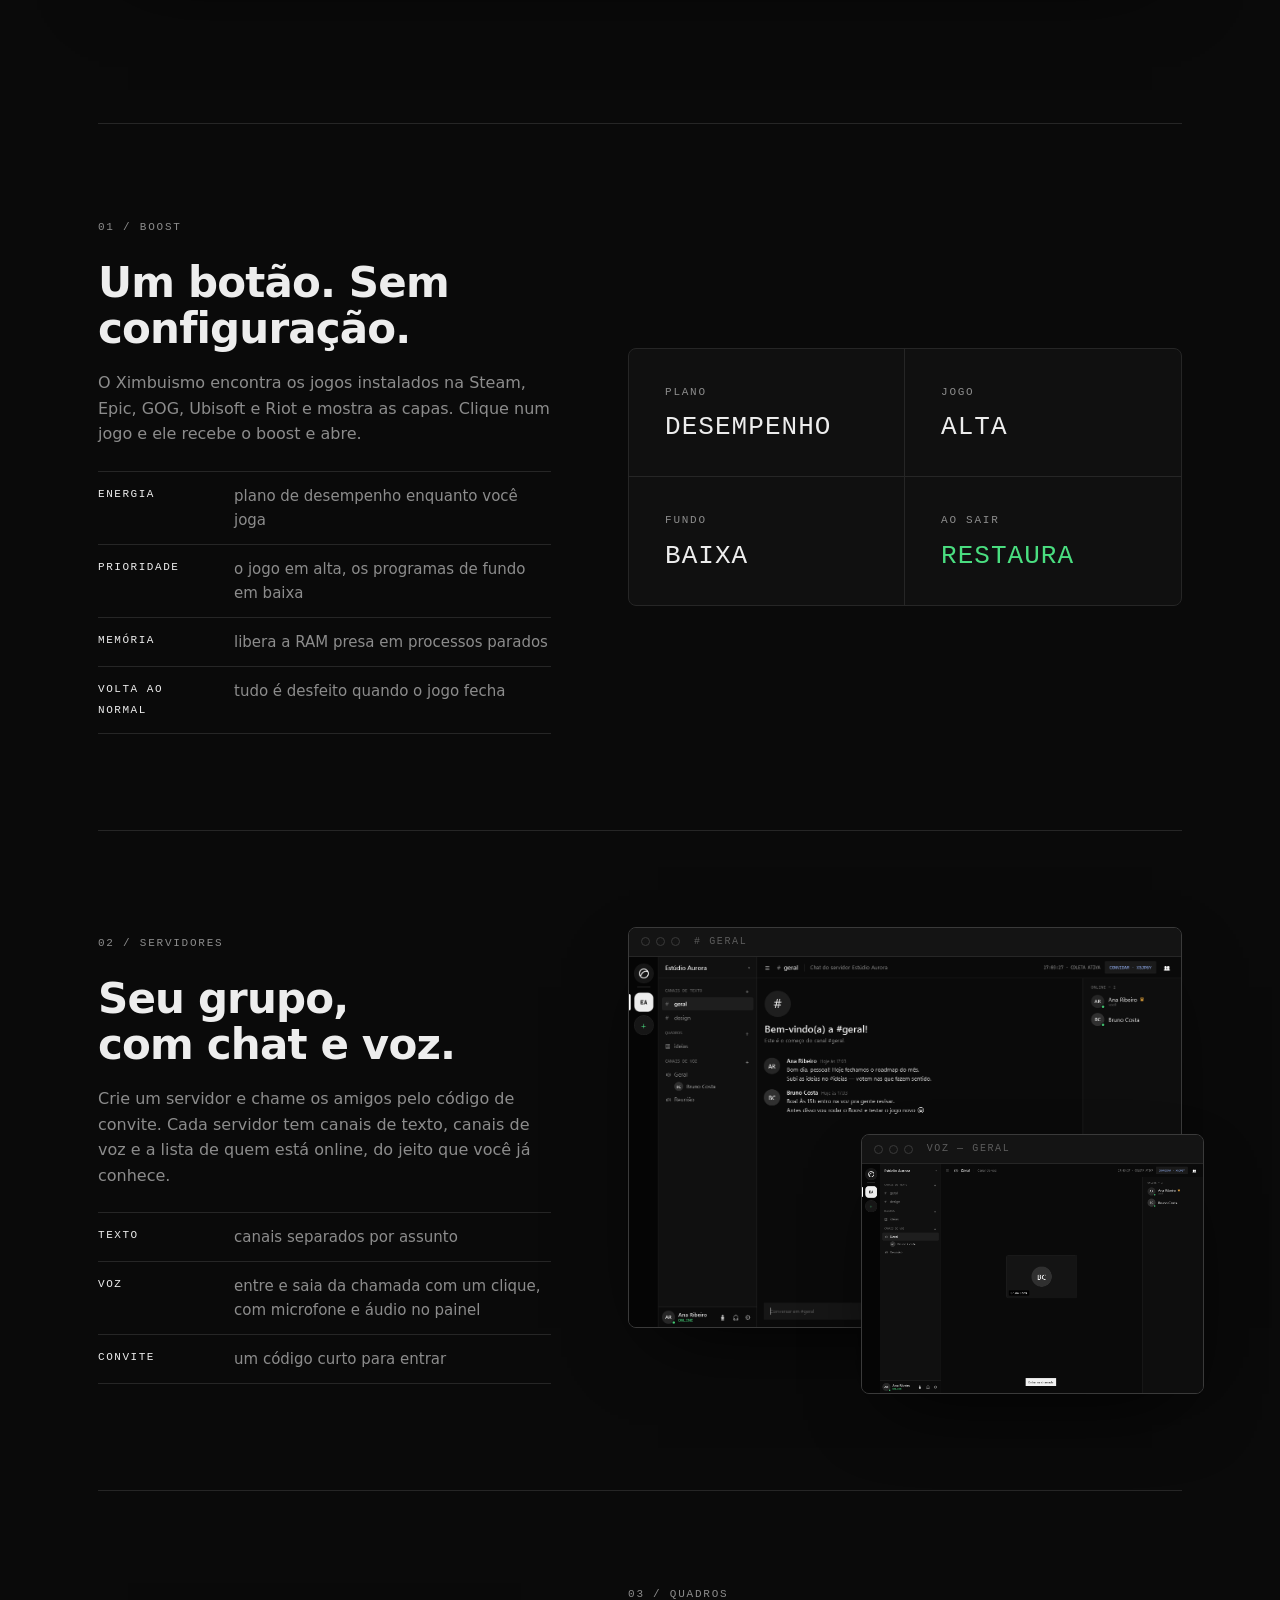
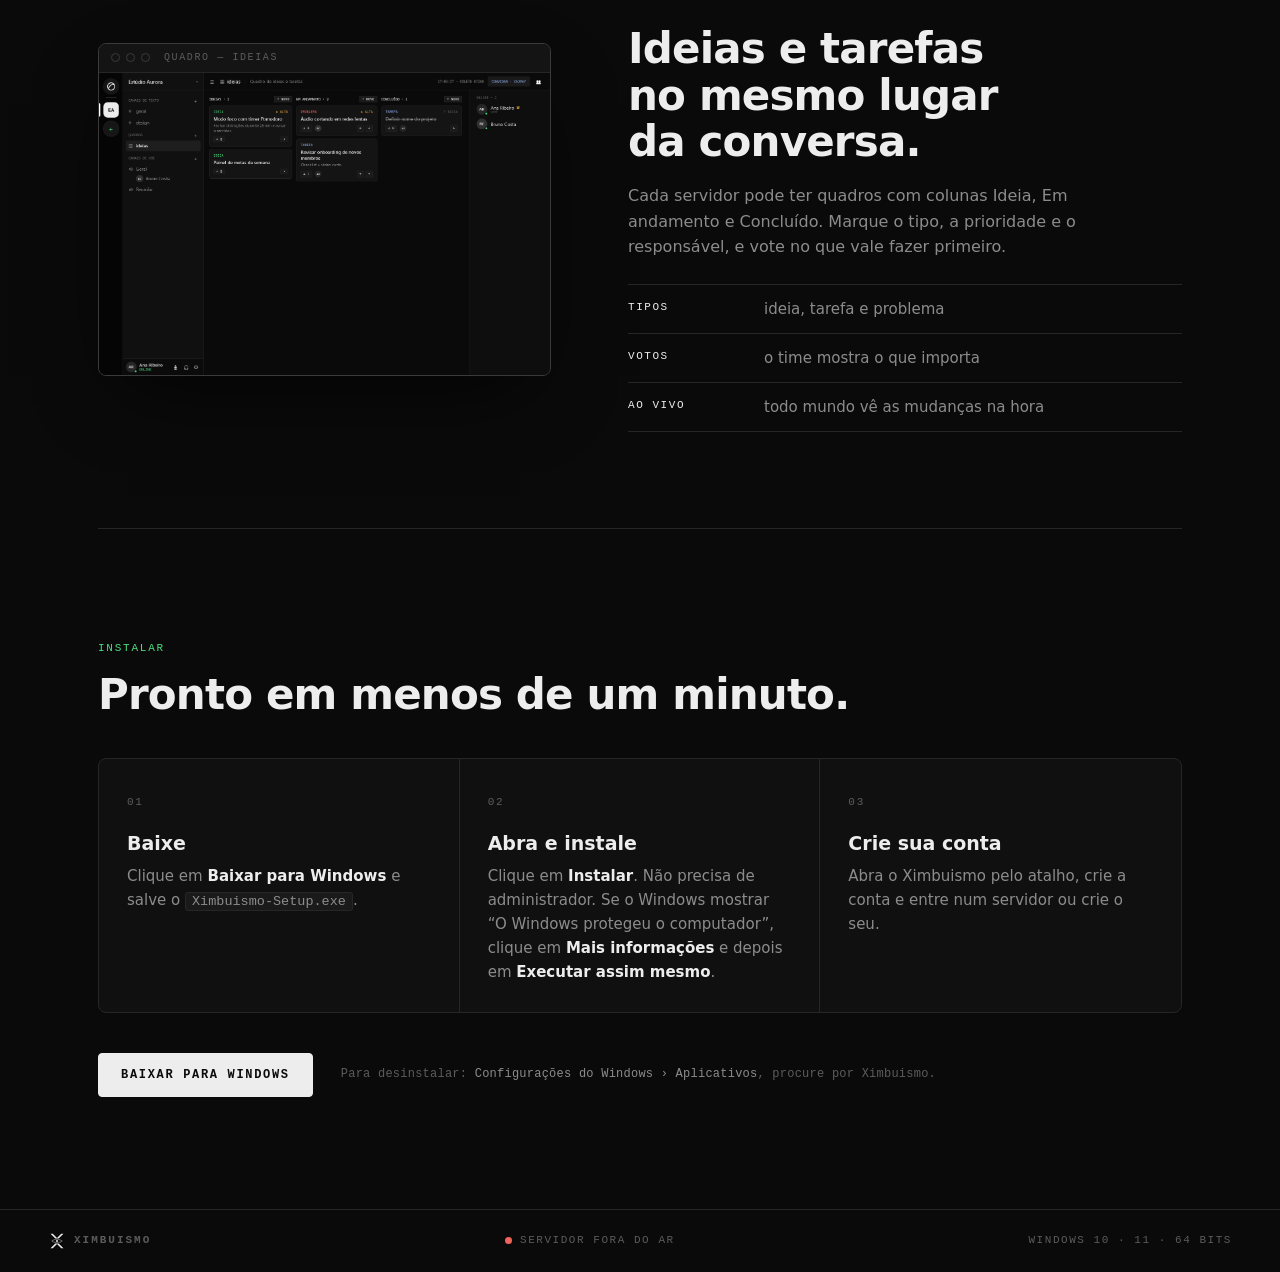
==== commit a7254b0b: "Refresh website scripts and styles after deployments" ====
--- a/apps/web/index.html
+++ b/apps/web/index.html
@@ -10,7 +10,7 @@
   <meta property="og:description" content="Boost de PC, servidores com chat e voz, e quadros de ideias — num app só.">
   <meta property="og:image" content="assets/ui.png">
   <link rel="icon" href="assets/icon.svg" type="image/svg+xml">
-  <link rel="stylesheet" href="site.css">
+  <link rel="stylesheet" href="site.css?v=boost-20261106">
 </head>
 <body>
   <canvas id="field" aria-hidden="true"></canvas>
@@ -142,6 +142,6 @@
     <span data-version>WINDOWS 10 · 11 · 64 BITS</span>
   </footer>
 
-  <script src="site.js" defer></script>
+  <script src="site.js?v=boost-20261106" defer></script>
 </body>
 </html>
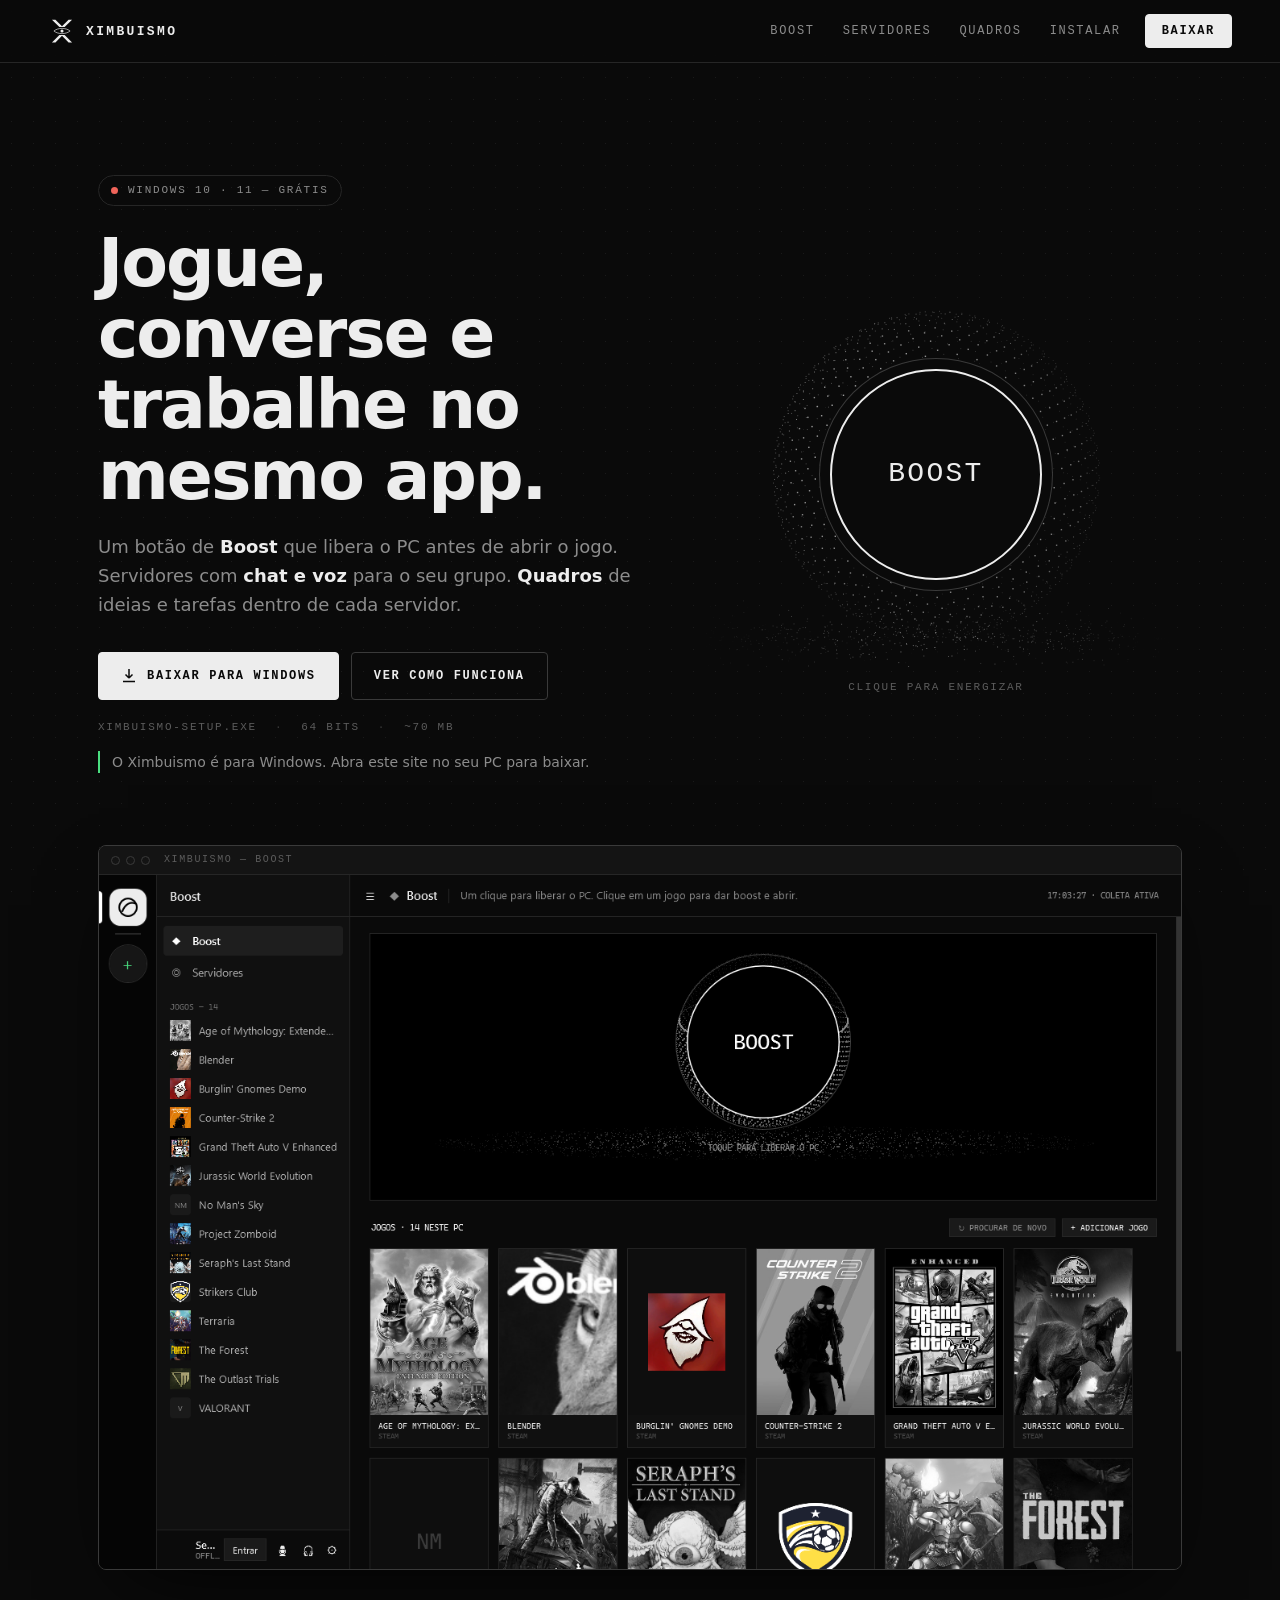
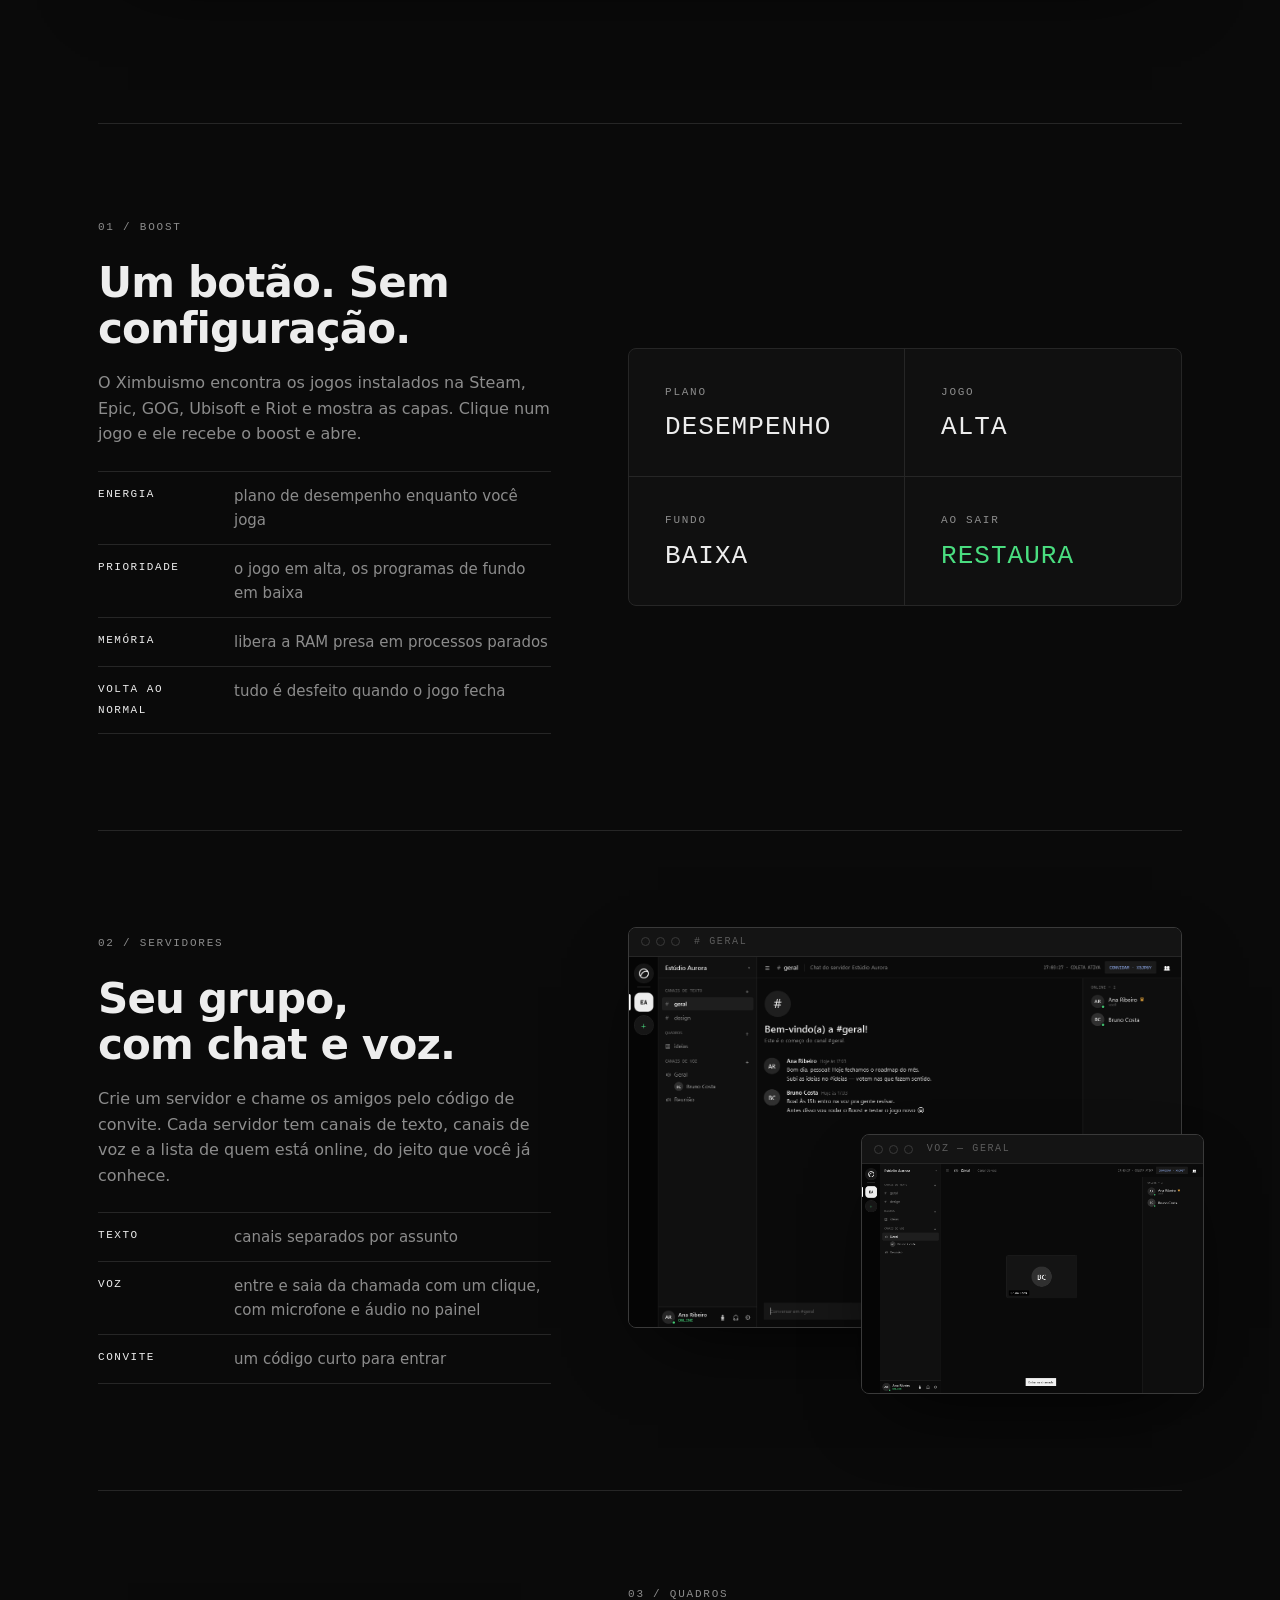
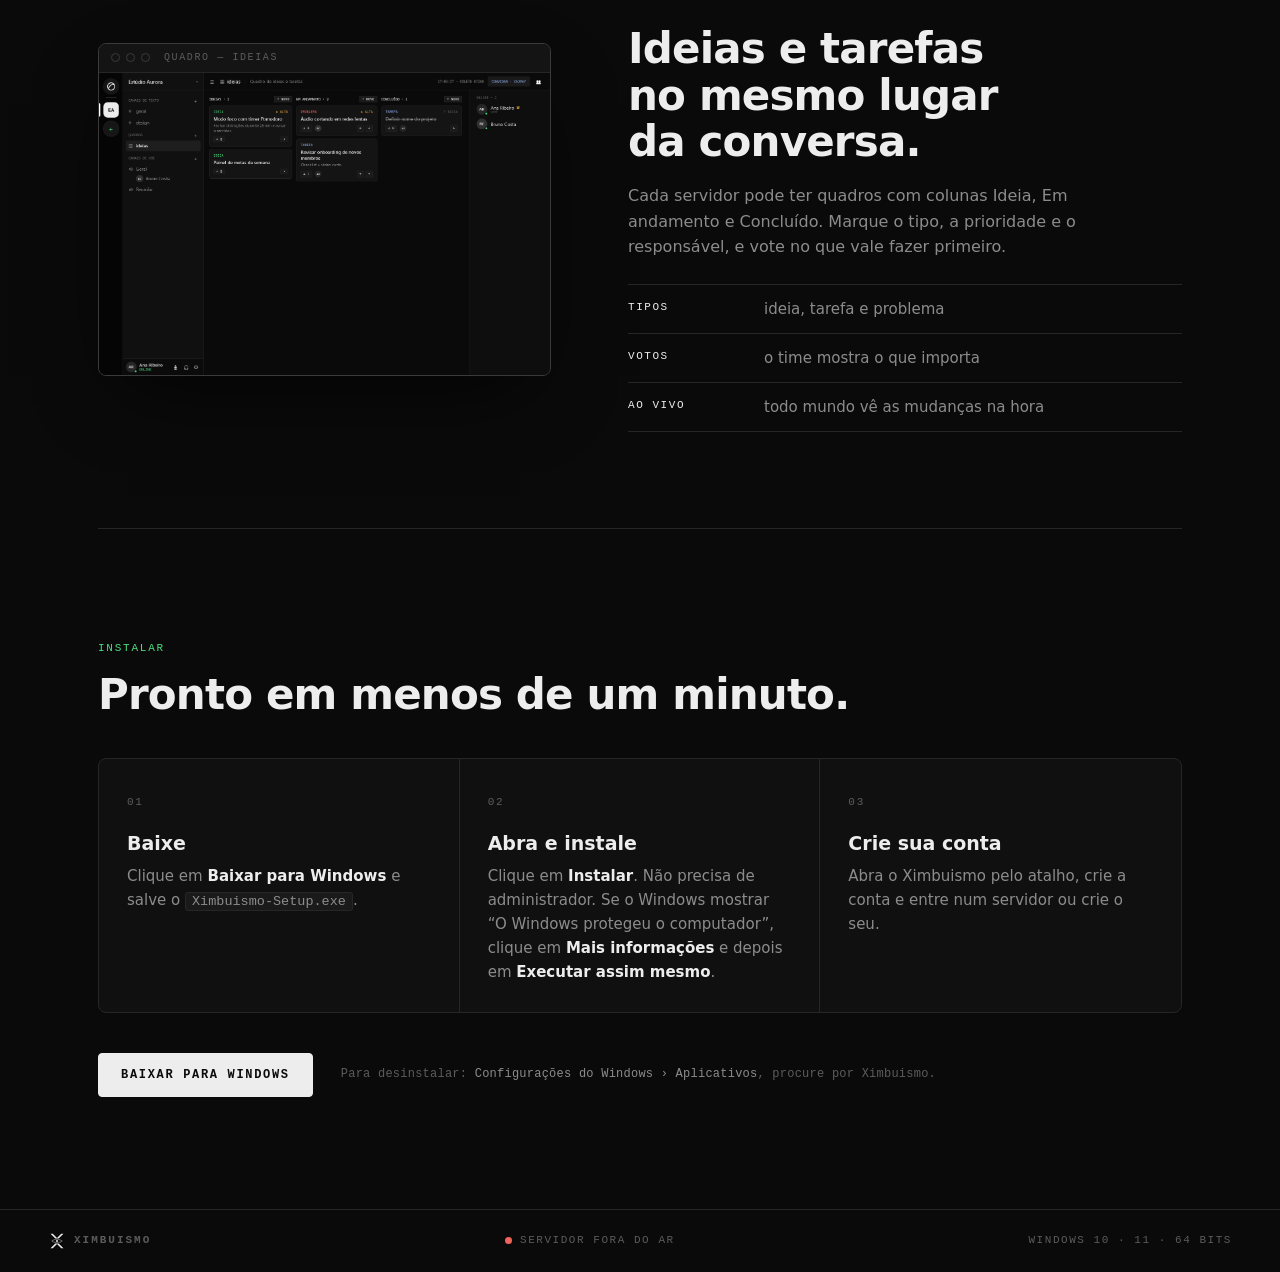
==== commit c3e853e4: "Refresh cached Ximbuismo logos on the website" ====
--- a/apps/web/index.html
+++ b/apps/web/index.html
@@ -9,7 +9,7 @@
   <meta property="og:title" content="Ximbuismo">
   <meta property="og:description" content="Boost de PC, servidores com chat e voz, e quadros de ideias — num app só.">
   <meta property="og:image" content="assets/ui.png">
-  <link rel="icon" href="assets/icon.svg" type="image/svg+xml">
+  <link rel="icon" href="assets/icon.svg?v=ximbuismo-20261106" type="image/svg+xml">
   <link rel="stylesheet" href="site.css?v=boost-20261106">
 </head>
 <body>
@@ -18,7 +18,7 @@
 
   <header class="nav">
     <a class="brand" href="#topo" aria-label="Ximbuismo, início">
-      <img src="assets/icon.svg" alt="" width="28" height="28">
+      <img src="assets/icon.svg?v=ximbuismo-20261106" alt="" width="28" height="28">
       <span>XIMBUISMO</span>
     </a>
     <nav class="links" aria-label="Seções">
@@ -137,7 +137,7 @@
   </main>
 
   <footer class="foot">
-    <span class="brand small"><img src="assets/icon.svg" alt="" width="18" height="18">XIMBUISMO</span>
+    <span class="brand small"><img src="assets/icon.svg?v=ximbuismo-20261106" alt="" width="18" height="18">XIMBUISMO</span>
     <span class="status"><span class="dot" data-status-dot></span><span data-status-foot>VERIFICANDO SERVIDOR…</span></span>
     <span data-version>WINDOWS 10 · 11 · 64 BITS</span>
   </footer>
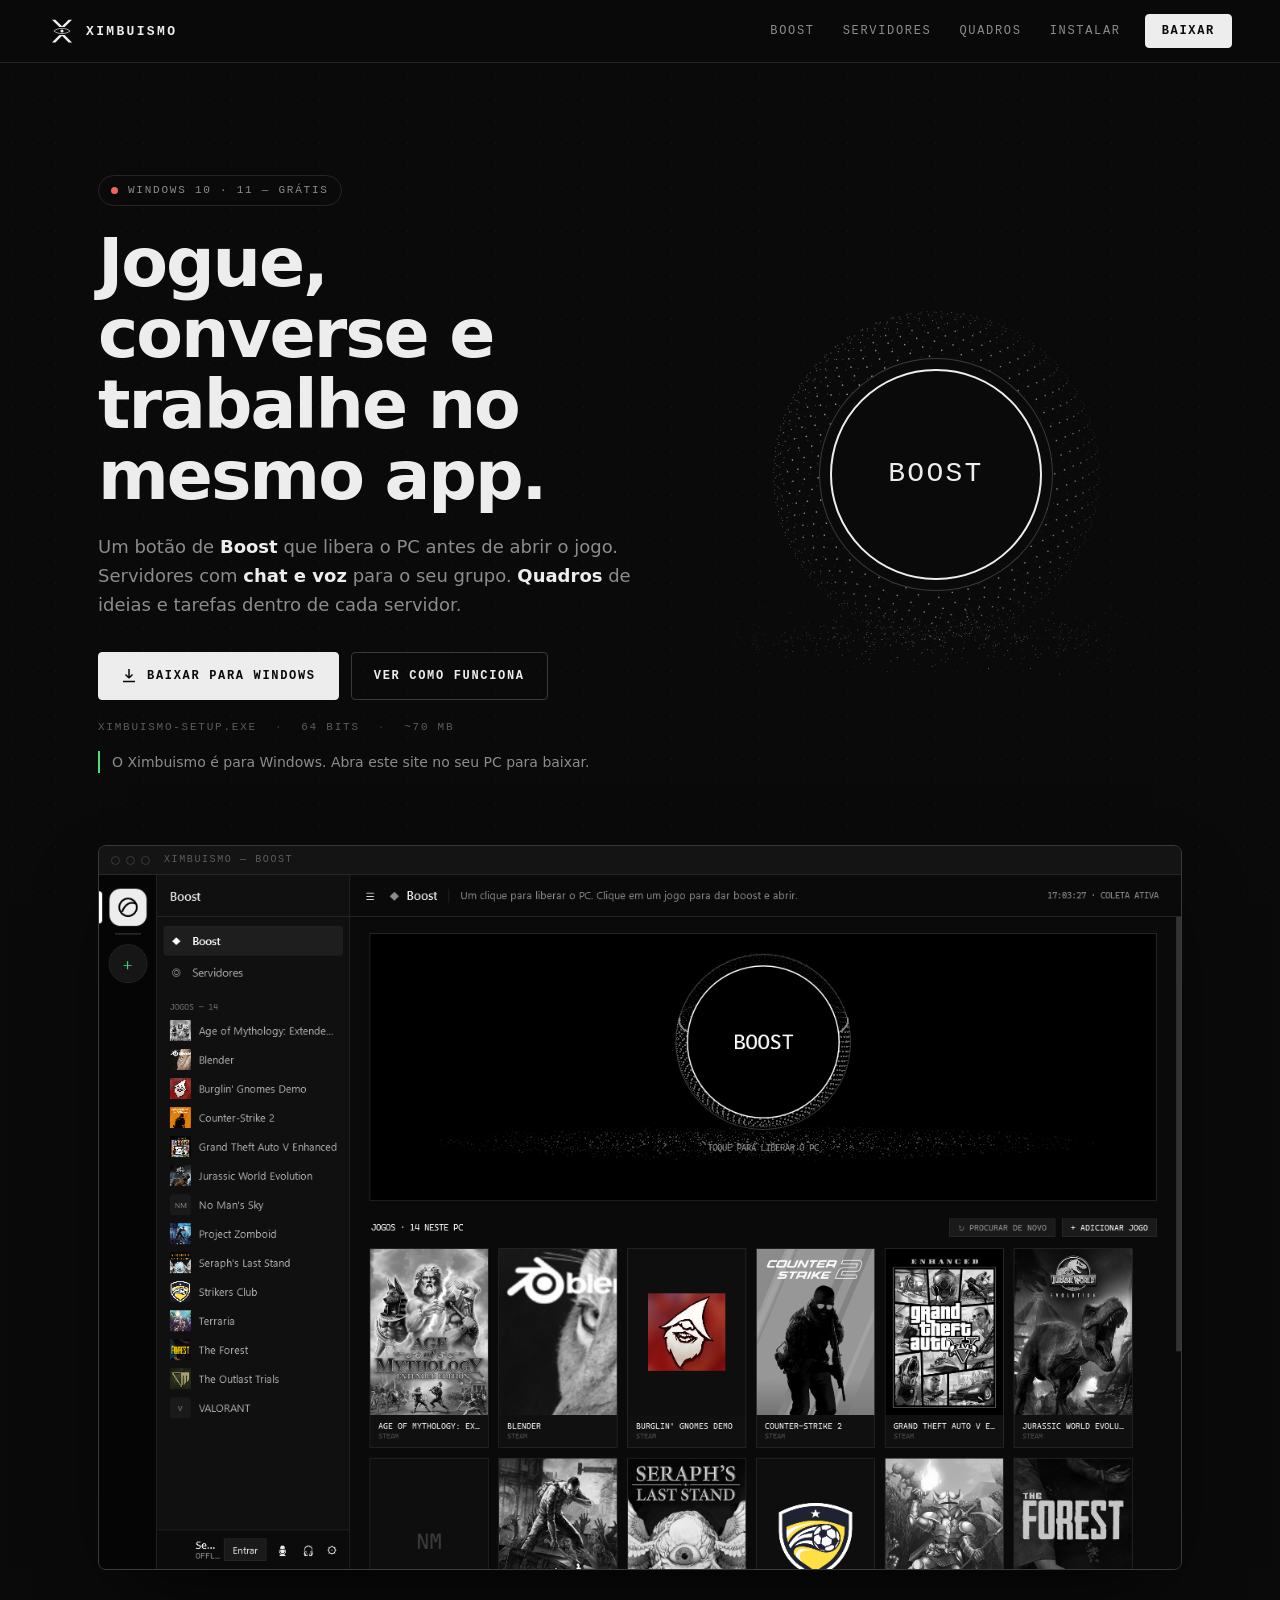
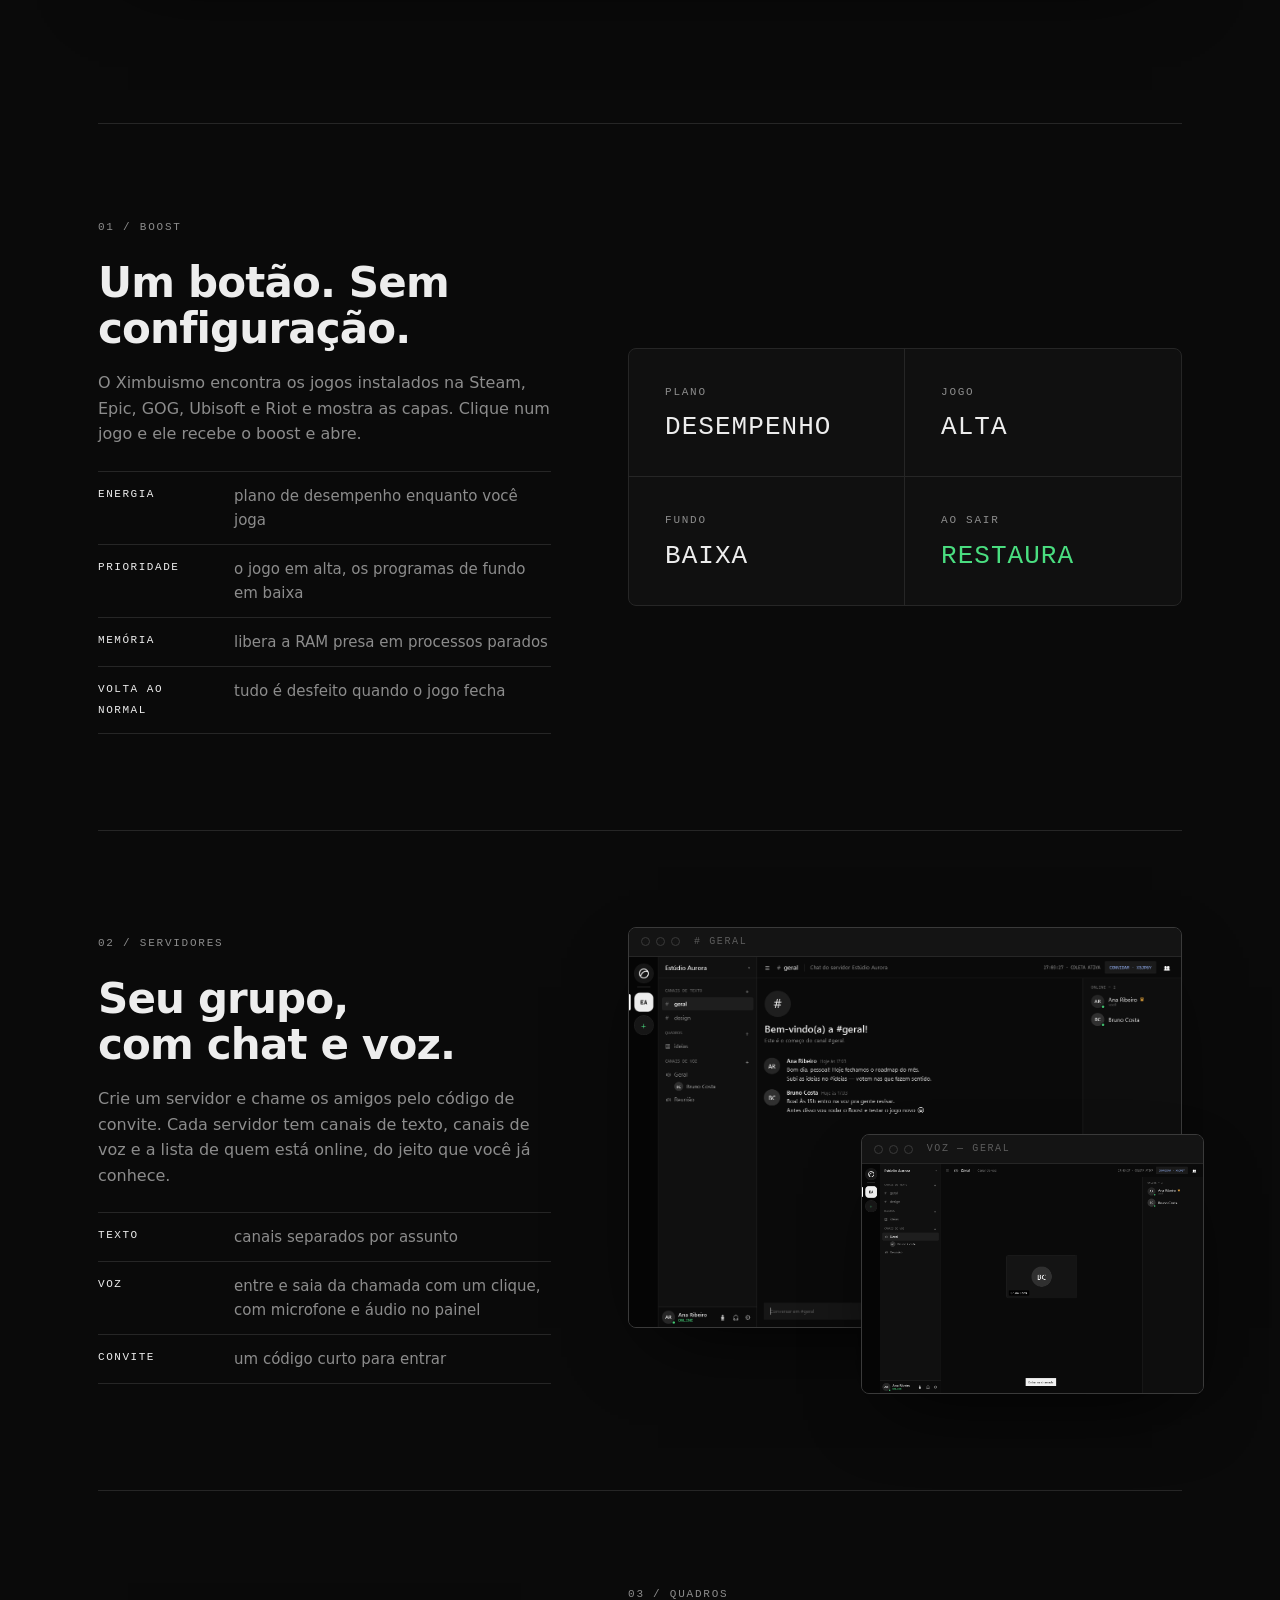
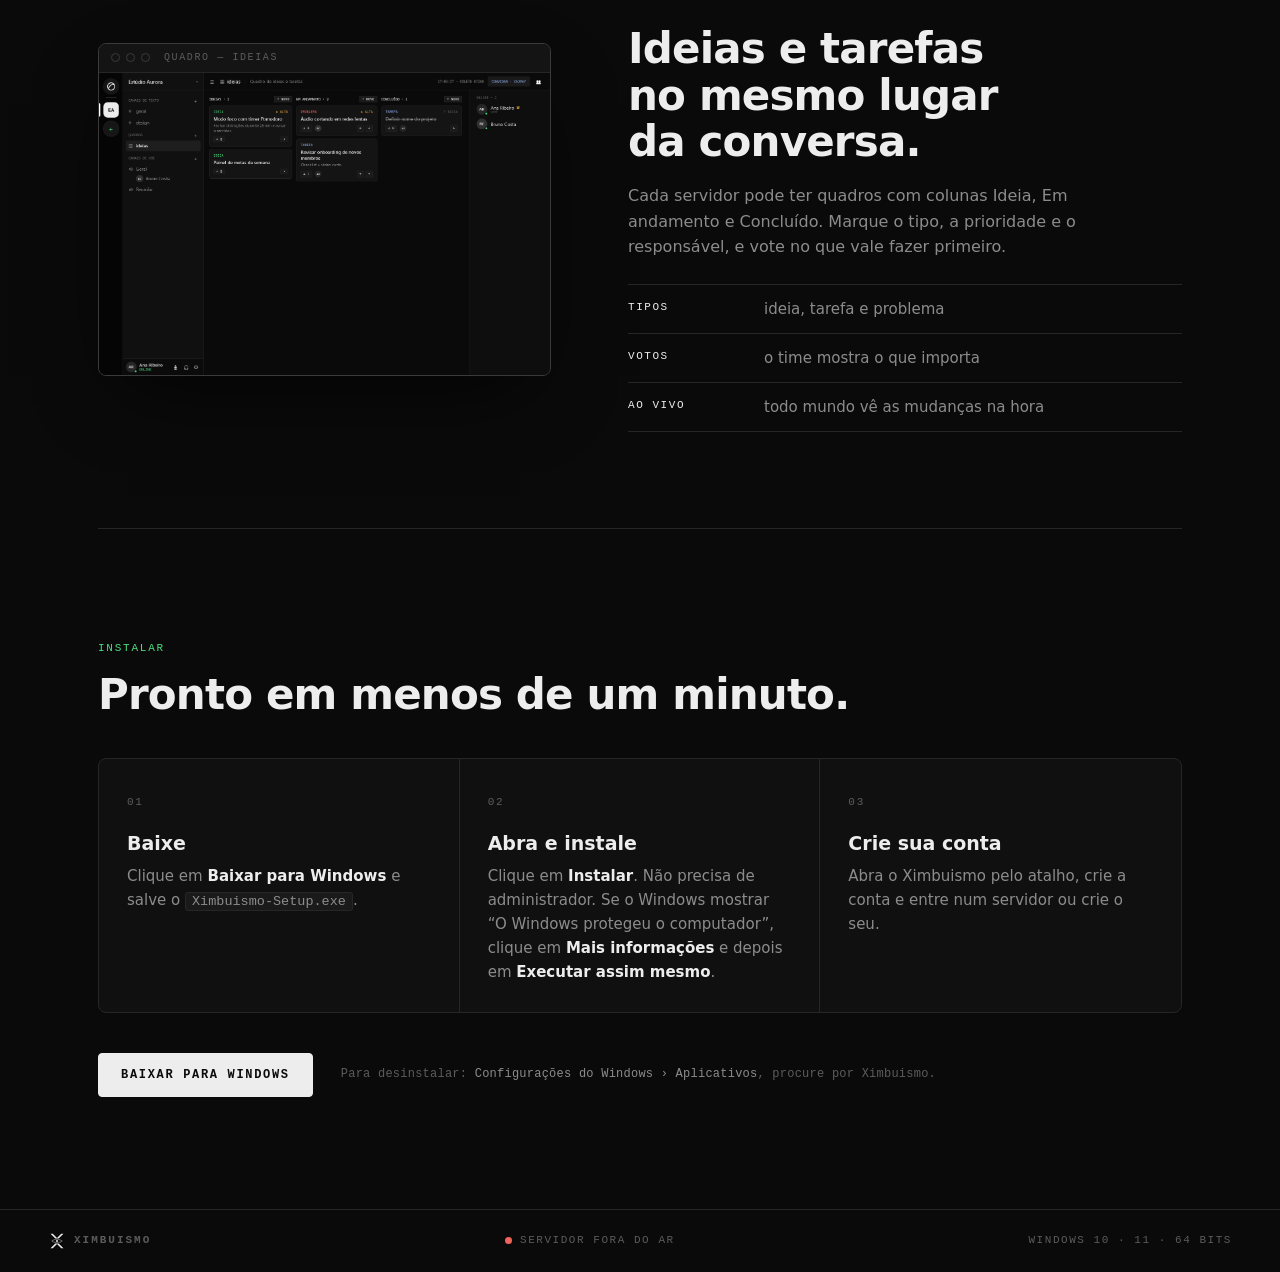
==== commit 1b09920d: "Remove idle Boost instruction caption" ====
--- a/apps/web/index.html
+++ b/apps/web/index.html
@@ -49,7 +49,7 @@
       <div class="hero-art">
         <canvas id="sphere" aria-hidden="true"></canvas>
         <button class="ring" id="boost-trigger" type="button" aria-label="Energizar o site" aria-pressed="false" aria-describedby="boost-caption"><span>BOOST</span></button>
-        <p class="caption" id="boost-caption" role="status">CLIQUE PARA ENERGIZAR</p>
+        <p class="caption" id="boost-caption" role="status"></p>
       </div>
     </section>
 
